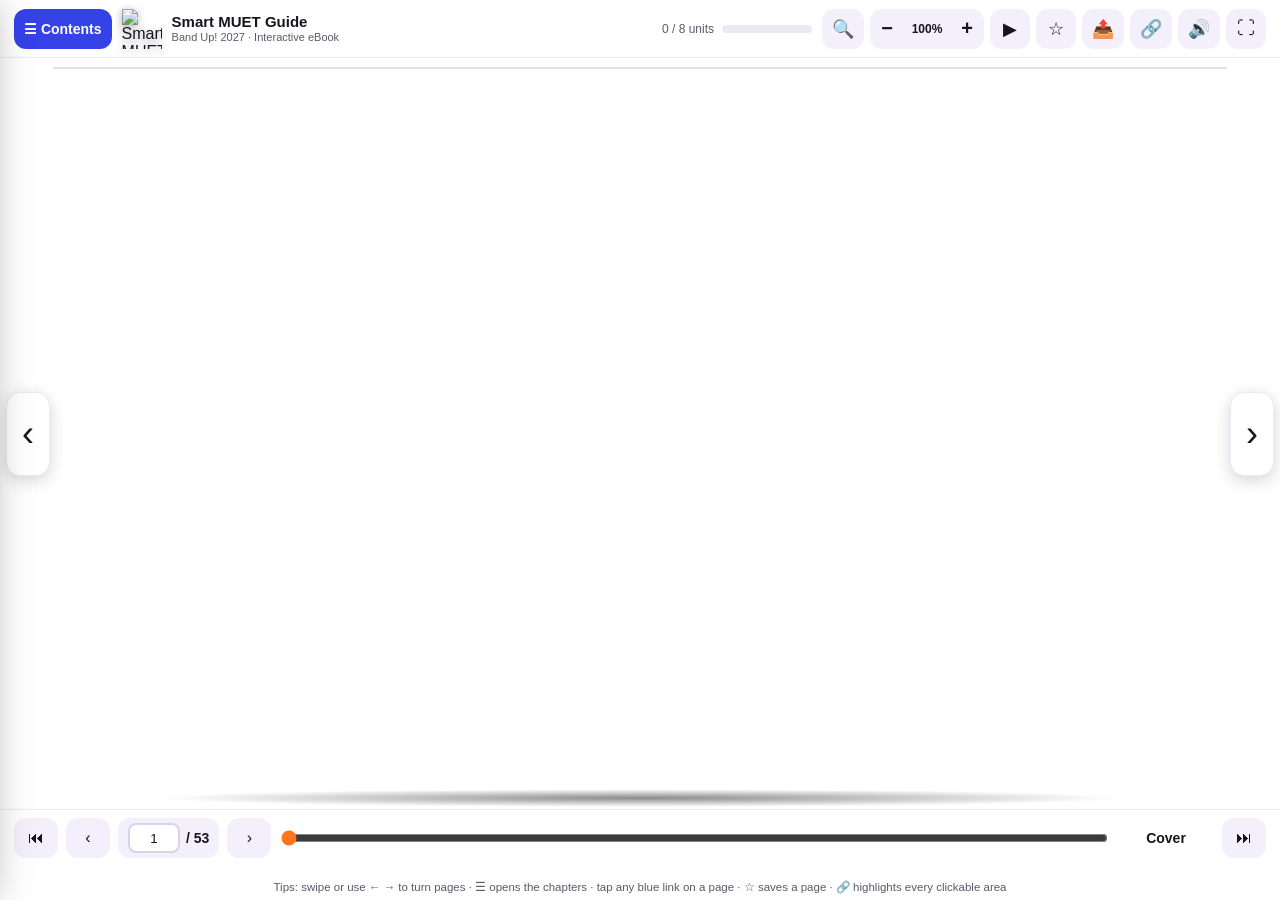
==== index.html @ a4949b59 "Add files via upload" ====
<!DOCTYPE html>
<html lang="en">
<head>
<meta charset="utf-8">
<meta name="viewport" content="width=device-width, initial-scale=1, viewport-fit=cover">
<title>Smart MUET Guide · Interactive eBook</title>
<meta name="description" content="Smart MUET Guide: an interactive flipbook with checkpoint activities after every unit.">
<link rel="icon" type="image/png" sizes="48x48" href="assets/favicon-48.png">
<link rel="apple-touch-icon" href="assets/apple-touch-icon.png">
<meta property="og:image" content="assets/icon-512.png">
<link rel="stylesheet" href="style.css">
</head>
<body>
<div id="app">

  <header class="top">
    <button id="btnToc" class="ico big" aria-label="Contents">☰ <span>Contents</span></button>
    <div class="brand">
      <img class="logo" src="assets/logo-icon.webp" alt="Smart MUET Guide" width="40" height="40">
      <div><b>Smart MUET Guide</b><small id="greet">Band Up! 2027 · Interactive eBook</small></div>
    </div>
    <div class="prog" title="Units completed"><span id="progTxt">0 / 8 units</span><i><b id="progBar"></b></i></div>
    <div class="tools">
      <button id="btnSearch" class="ico" aria-label="Search" title="Search the guide">🔍</button>
      <div class="zoom" title="Zoom"><button id="zOut" aria-label="Zoom out">−</button><span id="zLbl">100%</span><button id="zIn" aria-label="Zoom in">+</button></div>
      <button id="btnPlay" class="ico" aria-label="Auto-flip" title="Auto-flip pages">▶</button>
      <button id="btnMark" class="ico" aria-label="Bookmark this page" title="Bookmark this page">☆</button>
      <button id="btnShare" class="ico" aria-label="Share link" title="Copy link to this page">📤</button>
      <button id="btnLinks" class="ico" aria-label="Show clickable links" title="Highlight clickable links">🔗</button>
      <button id="btnSound" class="ico" aria-label="Sound" title="Sound on/off">🔊</button>
      <button id="btnFocus" class="ico" aria-label="Full screen" title="Full screen">⛶</button>
    </div>
  </header>

  <main class="stage" id="stage">
    <button class="nav prev" id="btnPrev" aria-label="Previous page">‹</button>
    <div id="book"></div>
    <button class="nav next" id="btnNext" aria-label="Next page">›</button>
    <button id="cpBtn" class="cp" hidden></button>
    <div id="miniDock" class="mdock"></div>
    <div id="hint" class="hint" hidden>👆 Swipe or drag a page corner to turn · tap blue links to open them</div>
    <button id="btnExit" class="exit" hidden aria-label="Exit full screen">✕</button>
  </main>

  <footer class="bar">
    <div class="navrow">
      <button class="pill" id="btnFirst" aria-label="Cover">⏮</button>
      <button class="pill" id="btnPrev2" aria-label="Previous">‹</button>
      <span class="pgin"><input id="pageIn" type="number" inputmode="numeric" min="1" max="53" value="1" aria-label="Go to page number"><span id="pgTot">/ 53</span></span>
      <button class="pill" id="btnNext2" aria-label="Next">›</button>
      <input id="slider" type="range" min="1" max="53" value="1" aria-label="Go to page">
      <span id="pageLbl" class="lbl">Cover</span>
      <button class="pill" id="btnLast" aria-label="Last page">⏭</button>
    </div>
    <div id="strip" class="strip" aria-label="Page thumbnails"></div>
    <div class="tips">Tips: swipe or use ← → to turn pages · ☰ opens the chapters · tap any blue link on a page · ☆ saves a page · 🔗 highlights every clickable area</div>
  </footer>

  <aside id="drawer" class="drawer" aria-hidden="true">
    <div class="dhead">
      <div class="tabs">
        <button class="tab on" data-tab="toc">Contents</button>
        <button class="tab" data-tab="pages">All pages</button>
        <button class="tab" data-tab="saved">⭐ Saved</button>
      </div>
      <button class="ico" id="btnCloseDrawer" aria-label="Close">✕</button>
    </div>
    <div id="tocPane" class="dbody"></div>
    <div id="pagesPane" class="dbody" hidden></div>
    <div id="savedPane" class="dbody" hidden></div>
    <div class="dfoot"><button id="btnCert" class="btn" hidden><img class="mot wig" src="assets/ic-trophy.webp" alt="" width="22" height="22"> My certificate</button> <button id="btnName" class="link">Change my name</button> · <button id="btnReset" class="link">Reset my progress</button></div>
  </aside>
  <div id="scrim" class="scrim" hidden></div>

  <div id="modal" class="modal" hidden role="dialog" aria-modal="true" aria-labelledby="mTitle">
    <div class="sheet" id="sheet"></div>
  </div>
  <div id="mediaModal" class="modal" hidden role="dialog" aria-modal="true">
    <div class="sheet media" id="mediaSheet"></div>
  </div>
  <div id="miniModal" class="modal" hidden role="dialog" aria-modal="true"><div class="sheet" id="miniSheet"></div></div>
  <div id="search" class="modal" hidden role="dialog" aria-modal="true">
    <div class="sheet srch"><div class="sbar"><span>🔍</span><input id="sInput" type="search" placeholder="Search: PREP, band, exam slip, listening…" autocomplete="off"><button class="x" id="sClose" aria-label="Close">✕</button></div><div id="sRes" class="sres"></div></div>
  </div>
  <div id="welcome" class="welcome" hidden>
    <div class="wcard">
      <div class="wcover"><img id="wImg" alt="Smart MUET Guide cover" src="pages/p-01.webp"></div>
      <div class="wform">
        <img class="wlogo" src="assets/logo-wide.webp" alt="Smart MUET Guide" width="300" height="126">
        <small>SELAMAT DATANG 👋</small>
        <h1>Ready to Band Up?</h1>
        <p>This is your own interactive MUET guide. Flip the pages, tap the blue links, and clear a short checkpoint after each unit. I’ll cheer you on.</p>
        <label for="wName">What should I call you?</label>
        <input id="wName" type="text" maxlength="24" placeholder="Your first name" autocomplete="given-name">
        <label>How do you want to read?</label>
        <div class="chips" id="wMode"><button data-m="guided">Guided · checkpoints unlock units</button><button data-m="free">Free · read anything</button></div>
        <label>Your MUET target</label>
        <div class="chips" id="wGoal"><button data-g="Band 3">Band 3</button><button data-g="Band 4">Band 4</button><button data-g="Band 5">Band 5</button><button data-g="Band 5+" >Band 5+</button></div>
        <button class="btn go" id="wGo">Open the book ›</button>
        <button class="link" id="wSkip">Skip for now</button>
      </div>
    </div>
  </div>
  <div id="confetti" aria-hidden="true"></div>
  <div id="toast" class="toast" hidden></div>
</div>

<script src="lib/page-flip.browser.js"></script>
<script src="activities.js"></script>
<script src="links.js"></script>
<script src="app.js"></script>
</body>
</html>
---- style.css ----
:root{
  --blue:#3542E8; --orange:#FF751F; --teal:#00A88E; --magenta:#C80DA0; --yellow:#FFD919;
  --ink:#17151E; --muted:#5E5868; --soft:#F3F0FB; --ok:#12936B; --bad:#D8334A;
  --bg1:#1d2160; --bg2:#0d0f2c;
  --bar:64px; --top:58px;
}
[hidden]{display:none!important}
*{box-sizing:border-box;-webkit-tap-highlight-color:transparent}
html,body{height:100%;margin:0}
body{font-family:Inter,"Segoe UI",Roboto,Arial,sans-serif;color:var(--ink);background:var(--bg2);overflow:hidden;
  -webkit-text-size-adjust:100%}
button{font:inherit;cursor:pointer;border:0;color:inherit}
#app{height:100vh;height:100dvh;display:flex;flex-direction:column;
  background:radial-gradient(ellipse at 50% 35%,#2b3190 0%,var(--bg1) 38%,var(--bg2) 100%)}

/* ---------- top bar ---------- */
.top{height:var(--top);display:flex;align-items:center;gap:14px;padding:0 14px;color:#fff;
  background:rgba(8,9,30,.55);backdrop-filter:blur(8px);flex:none;z-index:5}
.brand{display:flex;align-items:center;gap:10px;min-width:0}
.logo{width:40px;height:40px;object-fit:contain;flex:none;filter:drop-shadow(0 2px 4px rgba(0,0,0,.35))}
.brand b{display:block;font-size:15px;line-height:1.1;white-space:nowrap}
.brand small{display:block;font-size:11px;opacity:.7;white-space:nowrap;overflow:hidden;text-overflow:ellipsis}
.prog{margin-left:auto;display:flex;align-items:center;gap:8px;font-size:12px;opacity:.95}
.prog i{display:block;width:90px;height:8px;border-radius:99px;background:rgba(255,255,255,.2);overflow:hidden}
.prog b{display:block;height:100%;width:0;background:linear-gradient(90deg,var(--teal),var(--yellow));transition:width .4s}
.tools{display:flex;gap:6px}
.ico{min-width:40px;height:40px;border-radius:12px;background:rgba(255,255,255,.12);color:#fff;font-size:18px;padding:0 10px}
.ico:hover{background:rgba(255,255,255,.22)}
.ico.big{font-size:14px;font-weight:700;background:var(--blue)}
.ico.on{background:var(--orange)}

/* ---------- stage ---------- */
.stage{position:relative;flex:1;min-height:0;display:flex;align-items:center;justify-content:center;padding:10px 54px}
#book{width:100%;height:100%;max-width:1500px;margin:0 auto}
.stf__parent{margin:0 auto}
.page{background:#fff;overflow:hidden;position:relative}
.page img.pg{position:absolute;inset:0;width:100%;height:100%;display:block;pointer-events:none;
  -webkit-user-drag:none;user-select:none;background:#fff}
.page .shade{position:absolute;top:0;bottom:0;width:6%;pointer-events:none}
.page.left .shade{right:0;background:linear-gradient(270deg,rgba(0,0,0,.14),transparent)}
.page.right .shade{left:0;background:linear-gradient(90deg,rgba(0,0,0,.14),transparent)}
.hot{position:absolute;display:block;border-radius:8px;background:transparent;z-index:3;cursor:pointer;text-decoration:none}
.hot:hover{background:rgba(255,117,31,.20)}
.show-hots .hot{background:rgba(255,117,31,.22);outline:2px dashed var(--orange)}
.hot.media{display:flex;align-items:center;justify-content:center;gap:6px;background:var(--orange);color:#fff;font-weight:800;
  font-size:clamp(10px,1.25vw,15px);box-shadow:0 4px 12px rgba(0,0,0,.28);border-radius:99px;white-space:nowrap}
.hot.media:hover{background:#ff8c42}
.hot.media.playing{background:var(--bad)}

.nav{position:absolute;top:50%;transform:translateY(-50%);width:44px;height:84px;border-radius:14px;background:rgba(255,255,255,.14);
  color:#fff;font-size:36px;line-height:1;z-index:4;display:grid;place-items:center}
.nav:hover{background:rgba(255,255,255,.3)}
.nav.prev{left:6px}.nav.next{right:6px}
.nav[disabled]{opacity:.25;cursor:default}

.cp{position:absolute;left:50%;bottom:14px;transform:translateX(-50%);z-index:6;padding:14px 22px;border-radius:99px;
  background:var(--orange);color:#fff;font-weight:800;font-size:16px;box-shadow:0 10px 30px rgba(0,0,0,.4);animation:pulse 1.6s infinite}
.cp.done{background:var(--teal);animation:none}
@keyframes pulse{0%,100%{transform:translateX(-50%) scale(1)}50%{transform:translateX(-50%) scale(1.06)}}
.hint{position:absolute;top:10px;left:50%;transform:translateX(-50%);z-index:6;background:rgba(0,0,0,.72);color:#fff;
  padding:9px 16px;border-radius:99px;font-size:13px;max-width:90%;text-align:center}
.exit{position:absolute;top:10px;right:10px;z-index:7;width:42px;height:42px;border-radius:50%;background:rgba(0,0,0,.6);color:#fff;font-size:18px}
.focus .top,.focus .bar{display:none}
.focus .stage{padding:6px 54px}

/* ---------- bottom bar ---------- */
.bar{height:var(--bar);flex:none;display:flex;align-items:center;gap:12px;padding:0 16px;background:rgba(8,9,30,.55);
  backdrop-filter:blur(8px);color:#fff}
.pill{width:44px;height:40px;border-radius:12px;background:rgba(255,255,255,.12);color:#fff;font-size:16px}
.lbl{min-width:112px;text-align:center;font-weight:700;font-size:14px}
#slider{flex:1;accent-color:var(--orange);height:32px}

/* ---------- drawer ---------- */
.drawer{position:fixed;top:0;left:0;bottom:0;width:min(420px,92vw);background:#fff;z-index:30;transform:translateX(-105%);
  transition:transform .28s;display:flex;flex-direction:column;box-shadow:10px 0 40px rgba(0,0,0,.35)}
.drawer.open{transform:none}
.scrim{position:fixed;inset:0;background:rgba(0,0,0,.5);z-index:25}
.dhead{display:flex;align-items:center;justify-content:space-between;padding:12px;border-bottom:1px solid #e7e3f3}
.dhead .ico{background:var(--soft);color:var(--ink)}
.tabs{display:flex;gap:6px}
.tab{padding:9px 14px;border-radius:10px;background:var(--soft);font-weight:700;font-size:14px}
.tab.on{background:var(--blue);color:#fff}
.dbody{flex:1;overflow:auto;padding:10px 12px 20px}
.dfoot{padding:10px 14px;border-top:1px solid #e7e3f3;text-align:center}
.link{background:none;color:var(--muted);text-decoration:underline;font-size:13px}
.toc-sec{font-size:11px;letter-spacing:.12em;text-transform:uppercase;color:var(--muted);margin:14px 4px 6px;font-weight:800}
.toc-row{display:flex;align-items:center;gap:12px;width:100%;text-align:left;padding:11px;margin-bottom:8px;border-radius:14px;background:var(--soft)}
.toc-row:hover{background:#e8e3fb}
.toc-ic{width:42px;height:42px;border-radius:12px;display:grid;place-items:center;font-size:21px;color:#fff;flex:none}
.toc-row b{display:block;font-size:15px}
.toc-row small{color:var(--muted);font-size:12px}
.toc-st{margin-left:auto;font-size:12px;font-weight:800;padding:5px 10px;border-radius:99px;background:#fff;white-space:nowrap}
.toc-st.ok{background:#d9f5ec;color:var(--ok)}
.toc-st.todo{background:#fff1e6;color:#c4570b}
.toc-st.lock{background:#eee;color:#777}
.thumbs{display:grid;grid-template-columns:repeat(3,1fr);gap:10px}
.thumb{background:var(--soft);border-radius:10px;padding:5px;text-align:center;font-size:12px;font-weight:700}
.thumb img{display:block;width:100%;aspect-ratio:1000/1414;object-fit:cover;border-radius:6px;background:#fff}
.thumb.cur{outline:3px solid var(--orange)}

/* ---------- modal / checkpoint ---------- */
.modal{position:fixed;inset:0;z-index:40;background:rgba(5,6,22,.72);display:grid;place-items:center;padding:12px;overflow:auto}
.sheet{background:#fff;width:min(760px,100%);max-height:calc(100dvh - 24px);border-radius:24px;display:flex;flex-direction:column;
  box-shadow:0 30px 80px rgba(0,0,0,.5);overflow:hidden;animation:pop .25s}
@keyframes pop{from{transform:scale(.94);opacity:0}to{transform:none;opacity:1}}
.mhead{padding:16px 18px 12px;color:#fff;display:flex;gap:12px;align-items:center}
.mhead .em{font-size:30px}
.mhead h2{margin:0;font-size:19px;line-height:1.15}
.mhead small{opacity:.85}
.mhead .x{margin-left:auto;width:38px;height:38px;border-radius:50%;background:rgba(255,255,255,.2);color:#fff;font-size:17px;flex:none}
.steps{display:flex;gap:6px;padding:10px 14px;background:var(--soft)}
.step{flex:1;text-align:center;padding:8px 4px;border-radius:12px;font-size:12px;font-weight:800;background:#fff;color:var(--muted);border:2px solid transparent}
.step.cur{border-color:var(--blue);color:var(--blue)}
.step.done{background:#d9f5ec;color:var(--ok)}
.step span{display:block;font-size:17px}
.mbody{padding:16px 18px;overflow:auto;flex:1}
.mfoot{display:flex;gap:10px;align-items:center;justify-content:space-between;padding:12px 18px;border-top:1px solid #e7e3f3;background:#fff}
.btn{padding:12px 20px;border-radius:14px;font-weight:800;background:var(--blue);color:#fff;font-size:15px}
.btn.alt{background:var(--soft);color:var(--ink)}
.btn.go{background:var(--teal)}
.btn[disabled]{opacity:.4;cursor:not-allowed}
.sc{font-weight:800;color:var(--muted);font-size:14px}
.intro{color:var(--muted);margin:0 0 12px;font-size:14px}

.q{background:var(--soft);border-radius:16px;padding:14px;margin-bottom:12px}
.q .qt{font-weight:700;margin-bottom:10px;line-height:1.35}
.q .qt i{font-style:normal;color:var(--blue);margin-right:6px}
.say{display:inline-flex;align-items:center;gap:6px;background:var(--orange);color:#fff;border-radius:99px;padding:7px 14px;font-weight:800;margin-bottom:10px;font-size:14px}
.say.playing{background:var(--bad)}
.opts{display:grid;gap:8px}
.opt{display:flex;gap:10px;align-items:center;text-align:left;padding:12px 14px;border-radius:12px;background:#fff;border:2px solid #e0dbf2;font-size:15px;min-height:46px}
.opt:hover:not([disabled]){border-color:var(--blue)}
.opt b{width:26px;height:26px;border-radius:50%;background:var(--soft);display:grid;place-items:center;font-size:12px;flex:none}
.opt.ok{background:#d9f5ec;border-color:var(--ok)}
.opt.bad{background:#fde4e8;border-color:var(--bad)}
.opt[disabled]{cursor:default}
.tfrow{display:grid;grid-template-columns:1fr 1fr;gap:8px}
.tfrow .opt{justify-content:center;font-weight:800}
.why{margin-top:10px;font-size:13.5px;padding:9px 12px;border-radius:10px;background:#fff;border-left:4px solid var(--blue)}
.why.ok{border-color:var(--ok)}.why.bad{border-color:var(--bad)}
.fillq{line-height:2.3}
.fillq input{font:inherit;font-weight:700;width:9.5em;max-width:100%;padding:6px 10px;border-radius:10px;border:2px solid #cfc8ea;margin:0 4px;text-align:center;background:#fff}
.fillq input:focus{outline:none;border-color:var(--blue)}
.fillq input.ok{border-color:var(--ok);background:#d9f5ec}
.fillq input.bad{border-color:var(--bad);background:#fde4e8}
.mt{display:grid;grid-template-columns:1fr 1fr;gap:10px 14px}
.mt h4{grid-column:1/-1;margin:0;font-size:12px;color:var(--muted);letter-spacing:.08em;text-transform:uppercase}
.mi{padding:12px;border-radius:12px;background:var(--soft);border:3px solid transparent;font-weight:700;font-size:14px;text-align:left;min-height:50px;position:relative}
.mi.sel{border-color:var(--blue);background:#e9ecff}
.mi.c0{background:#dfe3ff}.mi.c1{background:#d6f4ec}.mi.c2{background:#ffe9d9}.mi.c3{background:#f8dcf2}.mi.c4{background:#fff4c2}.mi.c5{background:#e2e2e8}
.mi.c0{border-color:#3542E8}.mi.c1{border-color:#00A88E}.mi.c2{border-color:#FF751F}.mi.c3{border-color:#C80DA0}.mi.c4{border-color:#E0B400}.mi.c5{border-color:#777}
.mi.ok{outline:3px solid var(--ok)}.mi.bad{outline:3px solid var(--bad)}
.mi em{display:block;font-style:normal;font-weight:600;font-size:12px;color:var(--bad);margin-top:4px}
.result{text-align:center;padding:10px 0}
.medal{font-size:64px}
.result h3{margin:6px 0;font-size:24px}
.bk{display:grid;gap:8px;margin:14px auto;max-width:420px;text-align:left}
.bk div{display:flex;justify-content:space-between;background:var(--soft);padding:10px 14px;border-radius:12px;font-weight:700}
.note{font-size:13px;color:var(--muted)}
.sheet.media{width:min(860px,100%)}
.sheet.media .mbody{padding:0;background:#000}
.sheet.media iframe,.sheet.media video{width:100%;aspect-ratio:16/9;border:0;display:block;background:#000}
.sheet.media audio{width:100%;display:block;background:#fff;padding:14px}
.toast{position:fixed;left:50%;bottom:90px;transform:translateX(-50%);background:#17151E;color:#fff;padding:12px 18px;border-radius:14px;z-index:60;
  max-width:90vw;box-shadow:0 10px 30px rgba(0,0,0,.4);font-size:14px;text-align:center}

@media (max-width:760px){
  .brand small,.prog i,.ico.big span{display:none}
  .stage{padding:6px 6px}
  .nav{width:34px;height:64px;font-size:28px;opacity:.7}
  .nav.prev{left:2px}.nav.next{right:2px}
  .lbl{min-width:84px;font-size:12px}
  .mt{grid-template-columns:1fr}
}

@media print{.top,.bar,.nav,.cp{display:none}}

/* =====================  v2 · friendlier shell  ===================== */
:root{--bar:auto}
#app{background:radial-gradient(ellipse at 50% 30%,#3a44c9 0%,#242a85 34%,#0f1236 100%)}
.top{gap:10px}
.tools{display:flex;gap:6px;align-items:center;overflow-x:auto;scrollbar-width:none;max-width:100%}
.tools::-webkit-scrollbar{display:none}
.tools>*{flex:none}
.zoom{display:flex;align-items:center;background:rgba(255,255,255,.12);border-radius:12px;height:40px;color:#fff}
.zoom button{background:none;width:34px;height:40px;font-size:20px;font-weight:700}
.zoom span{min-width:46px;text-align:center;font-size:12px;font-weight:700;cursor:pointer}
.stage{overflow:auto;display:flex;padding:10px 54px 4px;scrollbar-width:thin}
.stage #book{flex:none;margin:auto}
.stage.zoomed{cursor:grab}
.stage:not(.zoomed) #book{width:100%;height:100%}
/* soft paper shadow under the book */
.stage::after{content:"";position:absolute;left:12%;right:12%;bottom:2px;height:18px;background:radial-gradient(ellipse at center,rgba(0,0,0,.45),transparent 70%);pointer-events:none}
.bar{height:auto;flex-direction:column;align-items:stretch;gap:6px;padding:8px 14px 6px}
.navrow{display:flex;align-items:center;gap:8px}
.pgin{display:flex;align-items:center;gap:6px;font-weight:700;font-size:14px;background:rgba(255,255,255,.12);border-radius:12px;padding:0 10px;height:40px}
.pgin input{width:52px;height:30px;border-radius:8px;border:2px solid rgba(255,255,255,.35);background:#fff;color:var(--ink);text-align:center;font:800 15px inherit;-moz-appearance:textfield}
.pgin input::-webkit-outer-spin-button,.pgin input::-webkit-inner-spin-button{-webkit-appearance:none;margin:0}
.lbl{min-width:96px}
.strip{display:flex;gap:8px;overflow-x:auto;padding:4px 2px 6px;scrollbar-width:none}
.strip::-webkit-scrollbar{display:none}
.st{position:relative;flex:none;width:44px;height:62px;padding:0;border-radius:6px;background:#fff;overflow:hidden;opacity:.85;border:2px solid transparent}
.st img{width:100%;height:100%;object-fit:cover;display:block}
.st em{position:absolute;left:0;right:0;bottom:0;background:rgba(23,21,30,.78);color:#fff;font:700 10px/14px Arial;text-align:center}
.st .flag{position:absolute;top:1px;right:1px;font-size:11px;font-style:normal}
.st.cur{opacity:1;border-color:var(--orange);transform:translateY(-3px);box-shadow:0 6px 14px rgba(0,0,0,.4)}
.st.cur em{background:var(--orange)}
.st.lock{filter:grayscale(1) brightness(.6)}
.st.lock::after{content:"🔒";position:absolute;top:18px;left:0;right:0;text-align:center;font-size:15px}
.tips{font-size:11.5px;color:rgba(255,255,255,.7);text-align:center;white-space:nowrap;overflow:hidden;text-overflow:ellipsis}
.focus .bar{display:none}

/* drawer */
.tochead{background:linear-gradient(135deg,var(--blue),#6a3fe0);color:#fff;border-radius:16px;padding:14px 16px;margin-bottom:6px}
.tochead b{display:block;font-size:18px}.tochead small{opacity:.9}
.toc-mini{display:flex;justify-content:space-between;align-items:center;width:100%;padding:11px 14px;margin-bottom:6px;border-radius:12px;background:var(--soft);font-weight:700;font-size:14px;text-align:left}
.toc-mini small{color:var(--muted)}
.toc-mini.cur{background:#5b34cf;color:#fff}.toc-mini.cur small{color:#e6dcff}
.unit-card{border-radius:16px;background:var(--soft);margin-bottom:10px;padding:4px 4px 6px;border:2px solid transparent}
.unit-card.cur{border-color:#5b34cf;background:#efe9ff}
.unit-main{display:flex;align-items:center;gap:12px;width:100%;text-align:left;padding:10px 10px 4px;background:none}
.unit-num{font:900 28px/1 Arial;min-width:38px}
.unit-t{flex:1;min-width:0}.unit-t b{display:block;font-size:15px}.unit-t small{color:var(--muted);font-size:12px}
.unit-card .link{margin:0 0 4px 58px}
.empty{color:var(--muted);text-align:center;padding:26px 14px;line-height:1.5}
.saved-row{display:flex;gap:8px;align-items:center;margin-bottom:8px}
.saved-go{flex:1;display:flex;gap:12px;align-items:center;background:var(--soft);border-radius:12px;padding:8px;text-align:left}
.saved-go img{width:42px;aspect-ratio:1000/1414;object-fit:cover;border-radius:4px}
.saved-go b{display:block}.saved-go small{color:var(--muted)}
.dfoot .btn{margin-bottom:8px}

/* search */
.srch{width:min(560px,100%);max-height:80dvh;background:#fff}
.sbar{display:flex;align-items:center;gap:10px;padding:12px 14px;border-bottom:1px solid #e7e3f3;font-size:18px}
.sbar input{flex:1;border:0;outline:0;font-size:17px;padding:8px 2px;background:none;color:var(--ink)}
.sbar .x{width:36px;height:36px;border-radius:50%;background:var(--soft);font-size:15px}
.sres{overflow:auto;padding:8px 10px 14px}
.sr{display:grid;grid-template-columns:1fr auto;gap:2px 10px;width:100%;text-align:left;padding:11px 12px;border-radius:12px;background:var(--soft);margin-bottom:8px}
.sr small{grid-column:1;color:var(--muted)}.sr span{grid-row:1/3;grid-column:2;align-self:center;font-weight:800;color:var(--blue)}

/* welcome */
.welcome{position:fixed;inset:0;z-index:60;display:grid;place-items:center;padding:14px;overflow:auto;
  background:radial-gradient(ellipse at 30% 20%,#4a55f0,#1d2160 55%,#0b0d28)}
.wcard{display:grid;grid-template-columns:minmax(0,300px) minmax(0,1fr);gap:28px;align-items:center;max-width:860px;width:100%;color:#fff}
.wcover{perspective:900px}
.wcover img{width:100%;display:block;border-radius:6px 14px 14px 6px;box-shadow:-10px 14px 40px rgba(0,0,0,.55),inset 6px 0 8px rgba(0,0,0,.2);
  transform:rotateY(-14deg);animation:floaty 4s ease-in-out infinite;transform-origin:left center}
@keyframes floaty{0%,100%{transform:rotateY(-14deg) translateY(0)}50%{transform:rotateY(-9deg) translateY(-8px)}}
.wform small{letter-spacing:.14em;font-weight:800;color:var(--yellow)}
.wform h1{margin:4px 0 8px;font-size:clamp(28px,5vw,42px);line-height:1.05}
.wform p{margin:0 0 14px;opacity:.9;line-height:1.5}
.wform label{display:block;font-weight:700;font-size:14px;margin:12px 0 6px}
.wform input{width:100%;padding:14px 16px;border-radius:14px;border:0;font-size:18px;font-weight:700;color:var(--ink)}
.chips{display:flex;gap:8px;flex-wrap:wrap}
.chips button{padding:10px 16px;border-radius:99px;background:rgba(255,255,255,.14);color:#fff;font-weight:700}
.chips button.on{background:var(--orange)}
.wform .btn{margin-top:18px;width:100%;padding:15px;font-size:17px}
.wform .link{display:block;margin:10px auto 0;color:#cfd3ff}
@media(max-width:640px){.wcard{grid-template-columns:1fr;gap:14px}.wcover{max-width:170px;margin:0 auto}}

/* confetti */
#confetti{position:fixed;inset:0;pointer-events:none;z-index:80;overflow:hidden}
#confetti i{position:absolute;top:-20px;border-radius:2px;animation:fall linear forwards}
@keyframes fall{to{transform:translateY(105vh) rotate(720deg);opacity:.9}}

/* small screens */
@media(max-width:720px){
  .brand small{max-width:150px}.prog i{width:50px}.prog{display:none}
  .zoom,#btnShare,#btnLinks{display:none}
  .ico.big span{display:none}
  .stage{padding:6px 6px 2px}.nav{width:30px;height:60px;font-size:26px}
  .tips{display:none}.lbl{display:none}
  .st{width:38px;height:54px}
}
@media(max-width:720px){
  .brand>div{display:none}
  .top{padding:0 10px}.tools{flex:1;justify-content:flex-end}
  .ico{min-width:38px;padding:0 8px}
  #slider{display:none}
  .navrow{justify-content:center;gap:10px}
}
@media(max-width:720px){.tools #btnLinks,.tools #btnShare{display:none}}

/* ---------- on-page mini activity buttons + mini sheets ---------- */
.hot.mini{display:flex;align-items:center;justify-content:center;gap:6px;background:linear-gradient(135deg,var(--mc,#3542E8),#17151E 190%);color:#fff;font-weight:800;
  font-size:clamp(9px,1.45vw,17px);border-radius:99px;white-space:nowrap;box-shadow:0 6px 16px rgba(0,0,0,.3);border:2px solid #fff;padding:0 10px;animation:nudge 2.6s ease-in-out infinite}
.hot.mini:hover{filter:brightness(1.1);background:linear-gradient(135deg,var(--mc,#3542E8),#17151E 190%)}
.hot.mini.done{background:#12936B;animation:none}
@keyframes nudge{0%,88%,100%{transform:scale(1)}94%{transform:scale(1.05)}}
.opt.sel{outline:3px solid var(--blue);background:#eef0ff}
.chips.light button{background:var(--soft);color:var(--ink)}.chips.light button.on{background:var(--blue);color:#fff}
.chips.light{margin:0 0 10px}
.tx{background:#f7f5fd;border-radius:14px;padding:10px 14px;margin:10px 0;line-height:1.5;font-size:15px}
.tx p{margin:4px 0}
.fld{margin:10px 0}.fld label{display:block;font-size:15px;margin-bottom:4px}.fld small{display:block;color:var(--muted);font-weight:400}
.mbody textarea{width:100%;padding:10px 12px;border-radius:12px;border:2px solid #ddd8ee;font:inherit;resize:vertical;color:var(--ink)}
.mbody textarea:focus{outline:0;border-color:var(--blue)}
.ticks{display:grid;gap:6px;margin:6px 0 10px}
.tick{display:flex;gap:10px;align-items:center;background:var(--soft);border-radius:12px;padding:12px;font-size:15px;min-height:48px}
.tick input{width:22px;height:22px;flex:none}
.slots{display:grid;gap:8px;margin:8px 0 12px}
.slot{text-align:left;padding:12px;border-radius:14px;border:2px dashed #c9c2e6;background:#fff;min-height:56px;color:var(--muted)}
.slot b{display:block;color:var(--ink);font-size:13px}.slot.full{border-style:solid;border-color:var(--blue);color:var(--ink);background:#eef0ff}
.slot.ok{border-color:var(--ok);background:#e2f7ef}.slot.bad{border-color:var(--bad);background:#fde8ec}
.stepper{display:flex;gap:6px;flex-wrap:wrap;margin-bottom:10px;font-size:12px;font-weight:700}
.stepper span{padding:6px 10px;border-radius:99px;background:var(--soft);color:var(--muted)}
.stepper .cur{background:var(--blue);color:#fff}.stepper .ok{background:#d9f5ec;color:var(--ok)}
.topic{background:#fff6dc;border-radius:12px;padding:10px 14px;margin-bottom:10px}
.timer{font:800 34px Arial;text-align:center;padding:10px;color:var(--blue)}.timer.rec{color:var(--bad)}
.modebox{background:var(--soft);border-radius:14px;padding:12px;margin:10px 0}.modebox small{display:block;color:var(--muted);margin-top:4px}
.mbody audio{width:100%;margin:6px 0}
@media(max-width:720px){.hot.mini{font-size:clamp(8px,2.5vw,13px);padding:0 4px}}
.stage:not(.zoomed){overflow:clip}
.page .hot{pointer-events:none}
.page.vis .hot{pointer-events:auto}
.page:not(.vis){pointer-events:none}

/* floating activity cards */
.mdock{position:absolute;right:14px;bottom:14px;z-index:7;display:flex;flex-direction:column;gap:10px;align-items:flex-end;max-width:min(380px,46vw)}
.mcard{display:flex;align-items:center;gap:12px;text-align:left;background:#fff;color:#17151E;border:2px solid var(--mc,#3542E8);border-radius:20px;padding:10px 16px 10px 10px;box-shadow:0 8px 22px rgba(0,0,0,.35);cursor:pointer;animation:nudge 2.8s ease-in-out infinite}
.mcard:hover{transform:translateY(-2px)}
.mcard .mic{flex:none;width:44px;height:44px;border-radius:50%;background:var(--mc,#3542E8);color:#fff;display:grid;place-items:center;font-size:18px}
.mcard .mtx b{display:block;font-size:15px;line-height:1.25;font-weight:800}
.mcard .mtx small{display:block;font-size:13px;font-weight:600;color:#4a4757;margin-top:2px}
.mcard.done{border-color:#12936B;animation:none}.mcard.done .mic{background:#12936B}
@media(max-width:720px){.mdock{left:8px;right:8px;bottom:64px;max-width:none;align-items:stretch}.mcard .mtx b{font-size:13px}.mcard .mic{width:36px;height:36px}}

.wlogo{display:block;width:min(260px,70%);height:auto;margin:0 0 14px;filter:drop-shadow(0 6px 14px rgba(0,0,0,.35))}
@media(max-width:640px){.wlogo{margin:0 auto 10px;width:200px}}

/* motion icons */
.mot{display:inline-block;width:1.4em;height:1.4em;object-fit:contain;vertical-align:middle;margin-right:8px;transform-origin:50% 80%;-webkit-user-drag:none;user-select:none}
.mot.big{width:96px;height:96px;margin:0}
.mot.wig{animation:wig 3.2s ease-in-out infinite}
.mot.wob{animation:wob 2.4s ease-in-out infinite}
.mot.pop{animation:popin .7s cubic-bezier(.2,1.6,.4,1) both,shine 3.5s 1s ease-in-out infinite}
@keyframes wig{0%,70%,100%{transform:rotate(0) scale(1)}76%{transform:rotate(-12deg) scale(1.08)}82%{transform:rotate(10deg) scale(1.08)}88%{transform:rotate(-6deg)}94%{transform:rotate(3deg)}}
@keyframes wob{0%,60%,100%{transform:translateY(0) rotate(0)}70%{transform:translateY(-4px) rotate(-8deg)}80%{transform:translateY(0) rotate(7deg)}90%{transform:rotate(-3deg)}}
@keyframes popin{0%{transform:scale(.2) rotate(-25deg);opacity:0}100%{transform:scale(1) rotate(0);opacity:1}}
@keyframes shine{0%,80%,100%{filter:none}88%{filter:brightness(1.25) drop-shadow(0 0 6px #FFD34D)}}
.mcard .mic{background:#fff;border:2px solid var(--mc,#3542E8);width:50px;height:50px;overflow:visible}
.mcard .mic .mot{width:36px;height:36px;margin:0}
.mcard.done .mic{border-color:#12936B;background:#E9F8F1}
.mcard:hover .mic .mot{animation:wig .7s ease-in-out}
.cp .mot{width:26px;height:26px;margin-right:10px;background:#fff;border-radius:7px;padding:2px}
.btn .mot{margin-right:6px;vertical-align:-5px}
.brand .logo{transition:transform .4s cubic-bezier(.2,1.6,.4,1)}
.brand:hover .logo{transform:rotate(-8deg) scale(1.12)}
.wlogo{animation:popin .8s cubic-bezier(.2,1.6,.4,1) both,wfloat 4.5s 1s ease-in-out infinite}
@keyframes wfloat{0%,100%{transform:translateY(0)}50%{transform:translateY(-6px)}}
@media(prefers-reduced-motion:reduce){.mot,.wlogo,.mcard{animation:none!important}}

.page.blank{background:transparent!important;box-shadow:none!important}
.page.blank *{display:none}
.top{gap:10px}
#btnToc{flex:none}

/* ===== clean white shell ===== */
:root{--bg1:#fff;--bg2:#fff}
body,#app{background:#fff!important;color:var(--ink)}
#book,.stage{background:#fff}
.top{background:#fff!important;color:var(--ink)!important;backdrop-filter:none;border-bottom:1px solid #ECE9F4}
.brand small{opacity:1;color:var(--muted)}
.prog,.prog span{color:var(--muted);opacity:1}
.prog i{background:#ECE9F4}
.ico{background:#F3F0FB;color:var(--ink)}.ico:hover{background:#E6E0F7}
.ico.big{background:var(--blue);color:#fff}.ico.on{background:var(--orange);color:#fff}
.zoom{background:#F3F0FB;color:var(--ink)}.zoom button{color:var(--ink)}
.nav{background:#fff;color:var(--ink);box-shadow:0 4px 16px rgba(23,21,30,.18);border:1px solid #ECE9F4}
.nav:hover{background:#F3F0FB}
.bar{background:#fff!important;color:var(--ink)!important;backdrop-filter:none;border-top:1px solid #ECE9F4}
.pill{background:#F3F0FB;color:var(--ink)}.pill:hover{background:#E6E0F7}
.pgin{background:#F3F0FB;color:var(--ink)}.pgin input{border:2px solid #D9D3EA}
.lbl{color:var(--ink)}
.tips{color:var(--muted)}
.page{box-shadow:0 0 0 1px #E4E0EE}
.stf__parent{filter:drop-shadow(0 10px 24px rgba(23,21,30,.20))}
#book{transition:opacity .23s ease}
.stage.xfade #book{opacity:0}
.thumb,.st{border-color:#D9D3EA}
/* welcome screen on white */
.welcome,#welcome{background:#fff!important}
.wcard,.wcard *{color:var(--ink)}
.wcard h1,.wcard h2{color:var(--ink)}
.wcard small{color:var(--muted)!important}
.chips button{background:#F3F0FB;color:var(--ink)}.chips button.on{background:var(--blue);color:#fff}
.wcard .btn,.wcard .btn *{color:#fff}.wcard .link{color:var(--blue)}
.mcard{box-shadow:0 6px 20px rgba(23,21,30,.18)}
.hint{background:rgba(23,21,30,.85)}
.exit{background:rgba(23,21,30,.7)}
:root{color-scheme:light}

.mrow{display:grid;grid-template-columns:minmax(90px,1fr) minmax(0,2fr) auto;gap:10px;align-items:center;background:var(--soft);border-radius:14px;padding:10px 12px;margin-bottom:8px}
.mrow b{font-size:15px}.msel{width:100%;padding:10px;border-radius:10px;border:2px solid #D9D3EA;background:#fff;font:600 14px inherit;color:var(--ink)}
.mrow.ok{background:#E9F8F1}.mrow.bad{background:#FDECEF}.mk{font-weight:800;font-size:13px;color:var(--ok)}.mrow.bad .mk{color:var(--bad)}
.btn.bonus{background:linear-gradient(135deg,var(--orange),#ff9a3d)}
@media(max-width:560px){.mrow{grid-template-columns:1fr}}
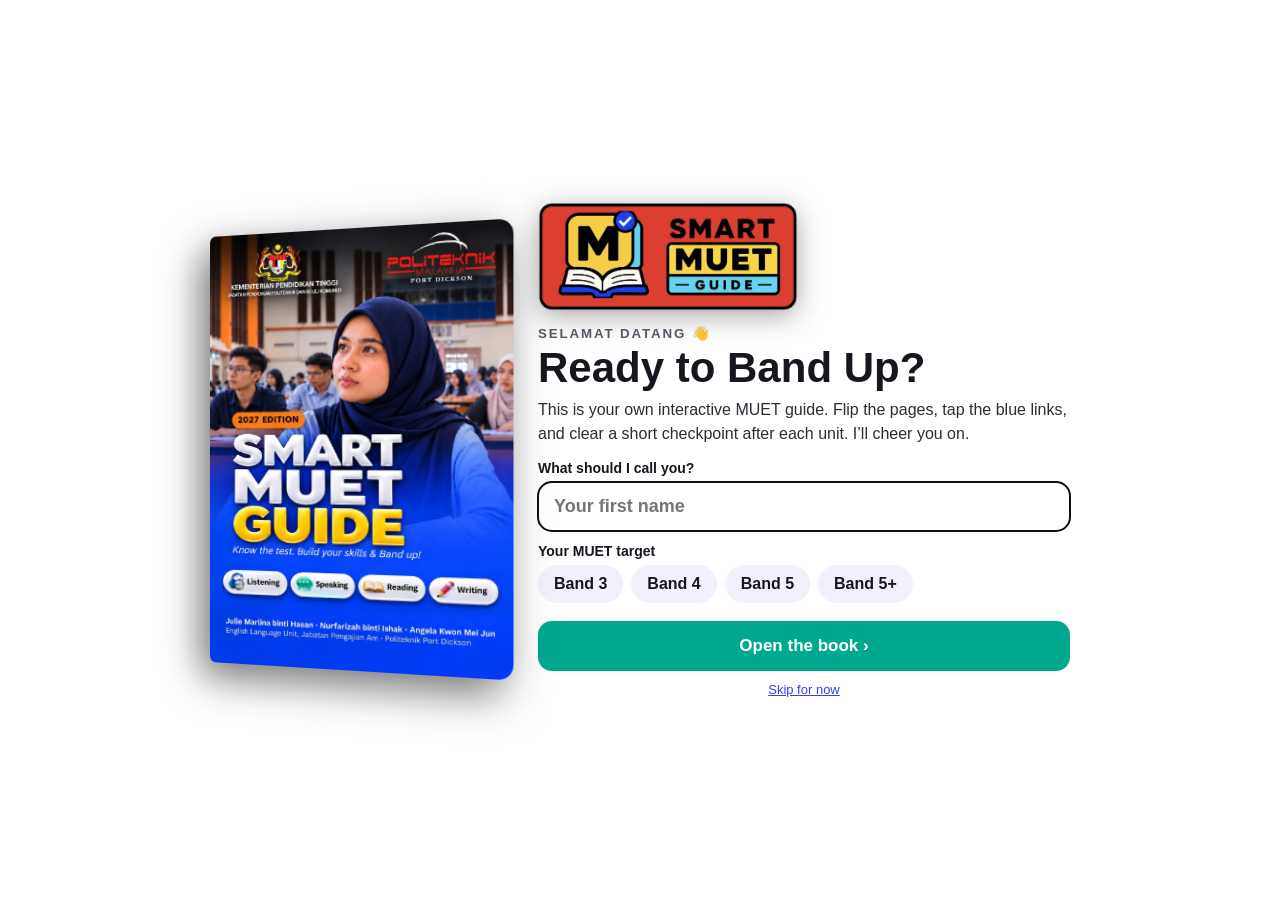
==== commit 5e1a10a8: "Add files via upload" ====
--- a/index.html
+++ b/index.html
@@ -92,8 +92,7 @@
         <p>This is your own interactive MUET guide. Flip the pages, tap the blue links, and clear a short checkpoint after each unit. I’ll cheer you on.</p>
         <label for="wName">What should I call you?</label>
         <input id="wName" type="text" maxlength="24" placeholder="Your first name" autocomplete="given-name">
-        <label>How do you want to read?</label>
-        <div class="chips" id="wMode"><button data-m="guided">Guided · checkpoints unlock units</button><button data-m="free">Free · read anything</button></div>
+        <div id="wMode" hidden></div>
         <label>Your MUET target</label>
         <div class="chips" id="wGoal"><button data-g="Band 3">Band 3</button><button data-g="Band 4">Band 4</button><button data-g="Band 5">Band 5</button><button data-g="Band 5+" >Band 5+</button></div>
         <button class="btn go" id="wGo">Open the book ›</button>
--- a/style.css
+++ b/style.css
@@ -53,10 +53,10 @@
 .nav.prev{left:6px}.nav.next{right:6px}
 .nav[disabled]{opacity:.25;cursor:default}
 
-.cp{position:absolute;left:50%;bottom:14px;transform:translateX(-50%);z-index:6;padding:14px 22px;border-radius:99px;
-  background:var(--orange);color:#fff;font-weight:800;font-size:16px;box-shadow:0 10px 30px rgba(0,0,0,.4);animation:pulse 1.6s infinite}
-.cp.done{background:var(--teal);animation:none}
-@keyframes pulse{0%,100%{transform:translateX(-50%) scale(1)}50%{transform:translateX(-50%) scale(1.06)}}
+.cp{position:absolute;left:14px;bottom:14px;z-index:8;padding:14px 22px;border-radius:99px;
+  background:#C94A00;color:#fff;font-weight:800;font-size:16px;box-shadow:0 10px 30px rgba(0,0,0,.4);animation:pulse 1.6s infinite}
+.cp.done{background:#00806C;animation:none}
+@keyframes pulse{0%,100%{box-shadow:0 10px 30px rgba(0,0,0,.4),0 0 0 0 rgba(201,74,0,.55)}50%{box-shadow:0 10px 30px rgba(0,0,0,.4),0 0 0 12px rgba(201,74,0,0)}}
 .hint{position:absolute;top:10px;left:50%;transform:translateX(-50%);z-index:6;background:rgba(0,0,0,.72);color:#fff;
   padding:9px 16px;border-radius:99px;font-size:13px;max-width:90%;text-align:center}
 .exit{position:absolute;top:10px;right:10px;z-index:7;width:42px;height:42px;border-radius:50%;background:rgba(0,0,0,.6);color:#fff;font-size:18px}
@@ -395,3 +395,7 @@
 .mrow.ok{background:#E9F8F1}.mrow.bad{background:#FDECEF}.mk{font-weight:800;font-size:13px;color:var(--ok)}.mrow.bad .mk{color:var(--bad)}
 .btn.bonus{background:linear-gradient(135deg,var(--orange),#ff9a3d)}
 @media(max-width:560px){.mrow{grid-template-columns:1fr}}
+
+@media(max-width:720px){.cp{left:50%;transform:translateX(-50%);bottom:12px;max-width:calc(100vw - 16px)}.mdock{bottom:76px}}
+.stage{touch-action:pan-x pan-y}
+.stage.gest #book{pointer-events:none}
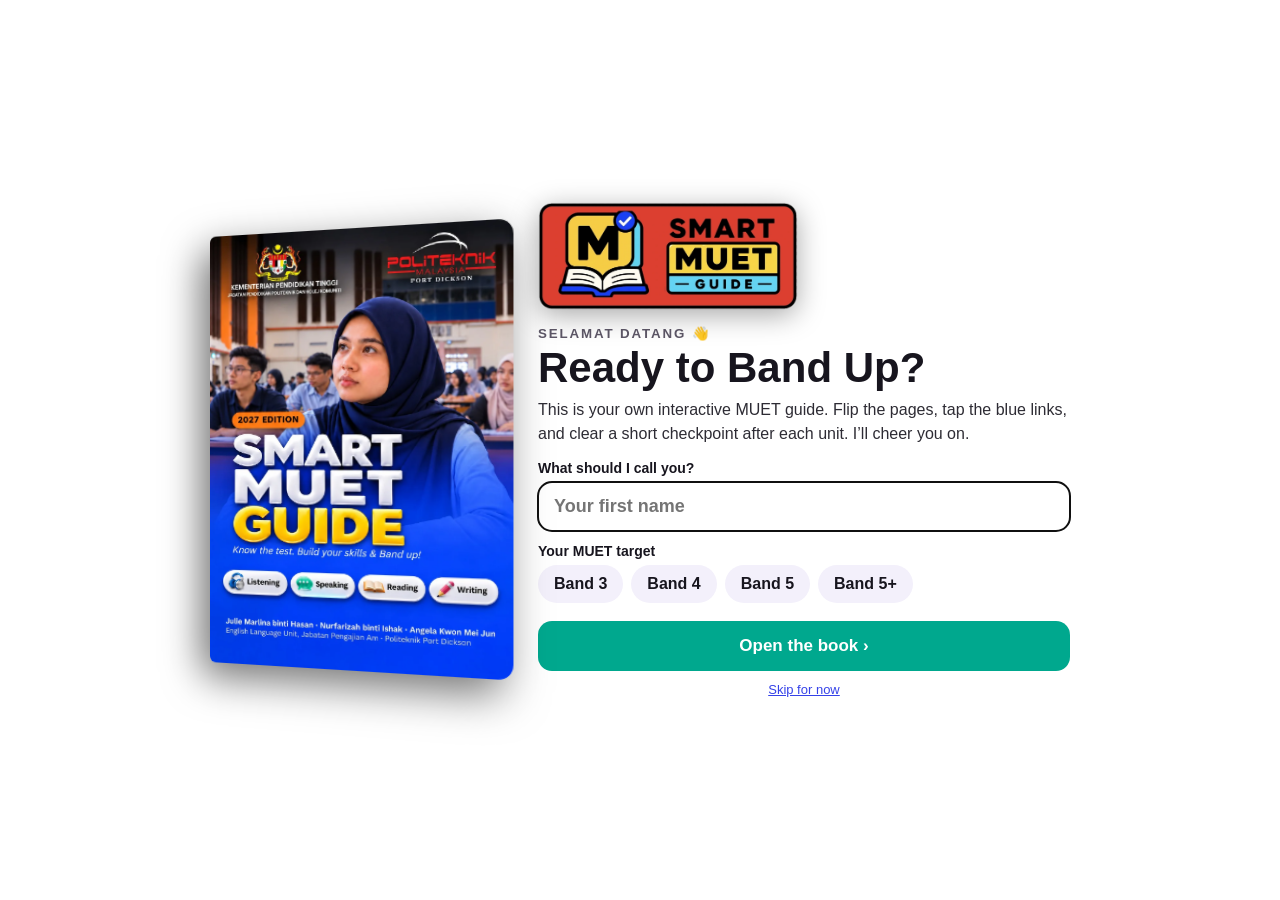
==== commit 24055c06: "Add files via upload" ====
--- a/index.html
+++ b/index.html
@@ -107,6 +107,7 @@
 <script src="lib/page-flip.browser.js"></script>
 <script src="activities.js"></script>
 <script src="links.js"></script>
+<script src="widgets.js"></script>
 <script src="app.js"></script>
 </body>
 </html>
--- a/style.css
+++ b/style.css
@@ -399,3 +399,29 @@
 @media(max-width:720px){.cp{left:50%;transform:translateX(-50%);bottom:12px;max-width:calc(100vw - 16px)}.mdock{bottom:76px}}
 .stage{touch-action:pan-x pan-y}
 .stage.gest #book{pointer-events:none}
+
+/* on-page widgets */
+.wl{position:absolute;inset:0;z-index:4;pointer-events:none}
+.page.vis .wl>*{pointer-events:auto}
+.wo{position:absolute;margin:0;padding:0;border:0;border-radius:10px;background:transparent;cursor:pointer;font:800 clamp(10px,2.6vw,22px)/1 Inter,system-ui,sans-serif;color:#fff;display:flex;align-items:center;justify-content:flex-end;padding-right:6px;box-sizing:border-box;-webkit-tap-highlight-color:transparent}
+.wo:hover{background:rgba(53,66,232,.12)}
+.wo.ok{background:rgba(18,147,107,.30);outline:3px solid #12936B;color:#0b6b4f}
+.wo.bad{background:rgba(214,48,49,.28);outline:3px solid #D63031;color:#a31f20}
+.wo.reveal{outline:3px dashed #12936B;color:#0b6b4f;background:rgba(18,147,107,.14)}
+.wo.sm{justify-content:center;padding:0}
+.wo.pl{border-radius:25px}
+.wk{justify-content:center;padding:0;font-size:clamp(14px,3.6vw,30px);color:#0b6b4f}
+.wk.on{background:rgba(18,147,107,.22);outline:2px solid #12936B}
+.wi{position:absolute;box-sizing:border-box;border:2px solid #3542E8;border-radius:8px;background:rgba(255,255,255,.92);font:600 clamp(10px,2.4vw,19px) Inter,system-ui,sans-serif;color:#17151E;padding:0 8px;pointer-events:auto}
+.wv,.wsn{position:absolute;display:flex;align-items:center;justify-content:center;font:800 clamp(10px,2.6vw,22px) Inter,system-ui,sans-serif;color:#17151E;border-radius:8px;white-space:nowrap;overflow:hidden}
+.wr{position:absolute;display:flex;gap:6px;justify-content:flex-start}
+.wst{position:static;flex:1;background:rgba(255,255,255,.7);color:#C94A00;justify-content:center;padding:0;font-size:clamp(14px,3.6vw,30px);outline:2px solid #C94A00}
+.wst.on{background:#ffe08a}
+.wreset{position:absolute;right:2%;top:1%;z-index:6;border:0;border-radius:20px;background:#17151E;color:#fff;font:700 clamp(9px,2.2vw,14px) Inter,system-ui,sans-serif;padding:6px 12px;opacity:.85;cursor:pointer;pointer-events:auto}
+
+.wv,.wsn{font-size:clamp(9px,1.9vw,17px);padding:0 4px;text-overflow:ellipsis}
+.wsn.tl{font-size:clamp(11px,2.6vw,24px)}
+.wsn:not(.tl){color:#C94A00;font-size:clamp(11px,2.2vw,22px)}
+.wi{font-size:clamp(9px,1.7vw,15px);line-height:1;padding:0 6px}
+.wi::placeholder{color:#8a8fb0;font-size:.85em}
+.wsn.tb{font-size:clamp(10px,1.8vw,17px)}
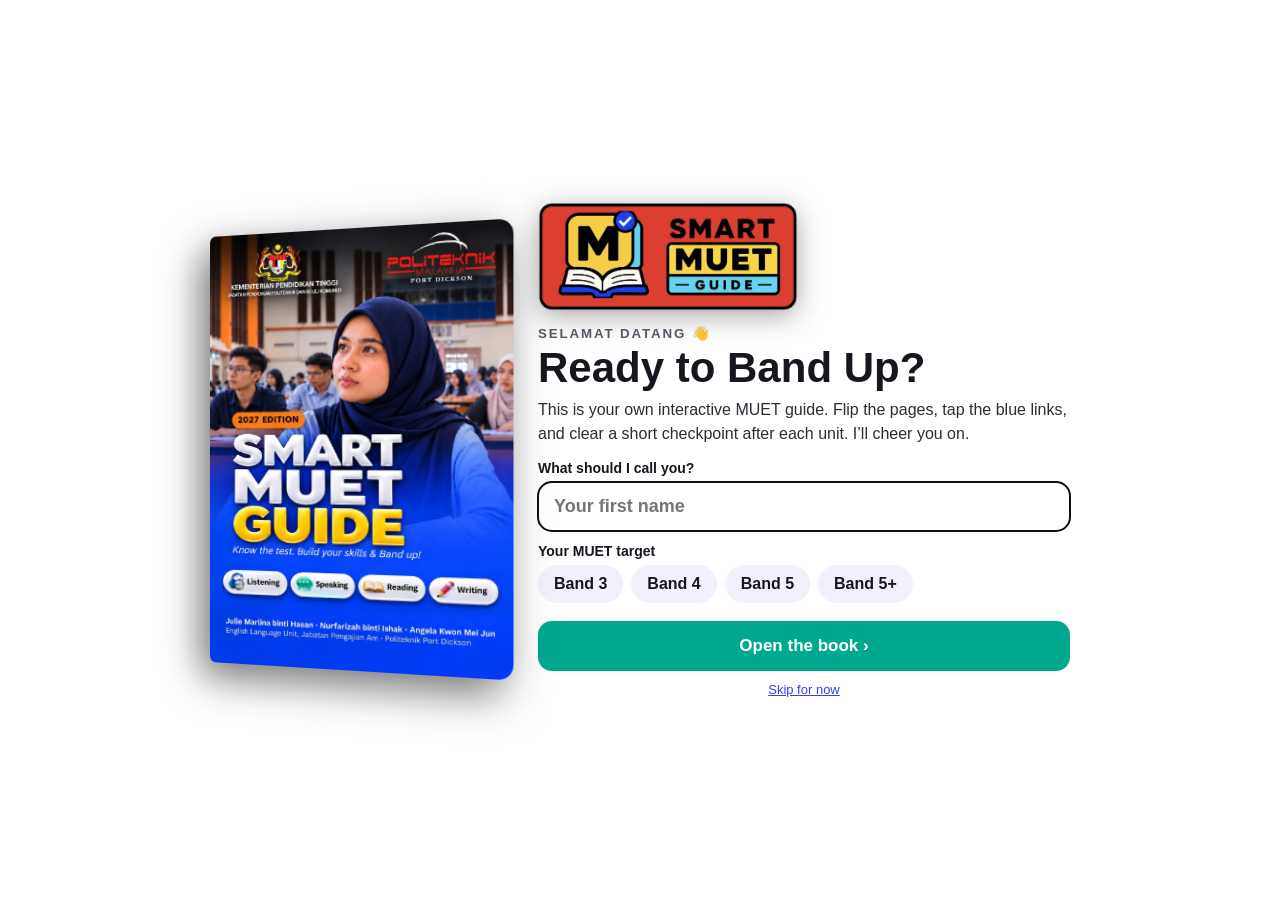
==== commit 3399ff7a: "Add files via upload" ====
--- a/index.html
+++ b/index.html
@@ -21,6 +21,7 @@
     </div>
     <div class="prog" title="Units completed"><span id="progTxt">0 / 8 units</span><i><b id="progBar"></b></i></div>
     <div class="tools">
+      <button id="btnGuide" class="ico" aria-label="How to use this book" title="How to use this book">❓</button>
       <button id="btnSearch" class="ico" aria-label="Search" title="Search the guide">🔍</button>
       <div class="zoom" title="Zoom"><button id="zOut" aria-label="Zoom out">−</button><span id="zLbl">100%</span><button id="zIn" aria-label="Zoom in">+</button></div>
       <button id="btnPlay" class="ico" aria-label="Auto-flip" title="Auto-flip pages">▶</button>
@@ -38,7 +39,8 @@
     <button class="nav next" id="btnNext" aria-label="Next page">›</button>
     <button id="cpBtn" class="cp" hidden></button>
     <div id="miniDock" class="mdock"></div>
-    <div id="hint" class="hint" hidden>👆 Swipe or drag a page corner to turn · tap blue links to open them</div>
+    <div id="guide" class="guide" hidden role="dialog" aria-modal="true" aria-label="How to use this eBook"><div class="gcard"><div class="gtop"><span id="gStep"></span><button id="gX" class="gx" aria-label="Close">✕</button></div><div id="gBody" class="gbody"></div><div class="gdots" id="gDots"></div><div class="gnav"><button id="gBack" class="btn alt">‹ Back</button><button id="gNext" class="btn go">Next ›</button></div></div></div>
+  <div id="hint" class="hint" hidden>👆 Swipe or drag a page corner to turn · tap blue links to open them</div>
     <button id="btnExit" class="exit" hidden aria-label="Exit full screen">✕</button>
   </main>
 
--- a/style.css
+++ b/style.css
@@ -190,7 +190,7 @@
 .stage.zoomed{cursor:grab}
 .stage:not(.zoomed) #book{width:100%;height:100%}
 /* soft paper shadow under the book */
-.stage::after{content:"";position:absolute;left:12%;right:12%;bottom:2px;height:18px;background:radial-gradient(ellipse at center,rgba(0,0,0,.45),transparent 70%);pointer-events:none}
+
 .bar{height:auto;flex-direction:column;align-items:stretch;gap:6px;padding:8px 14px 6px}
 .navrow{display:flex;align-items:center;gap:8px}
 .pgin{display:flex;align-items:center;gap:6px;font-weight:700;font-size:14px;background:rgba(255,255,255,.12);border-radius:12px;padding:0 10px;height:40px}
@@ -425,3 +425,22 @@
 .wi{font-size:clamp(9px,1.7vw,15px);line-height:1;padding:0 6px}
 .wi::placeholder{color:#8a8fb0;font-size:.85em}
 .wsn.tb{font-size:clamp(10px,1.8vw,17px)}
+
+/* how-to-use guide */
+.guide{position:fixed;inset:0;z-index:60;background:rgba(23,21,30,.72);display:flex;align-items:center;justify-content:center;padding:12px}
+.guide[hidden]{display:none}
+.gcard{background:#fff;color:#17151E;border-radius:22px;width:min(640px,100%);max-height:calc(100vh - 24px);display:flex;flex-direction:column;box-shadow:0 30px 80px rgba(0,0,0,.5);overflow:hidden}
+.gtop{display:flex;justify-content:space-between;align-items:center;padding:12px 16px;background:#3542E8;color:#fff;font-weight:800;font-size:14px}
+.gx{border:0;background:rgba(255,255,255,.2);color:#fff;width:34px;height:34px;border-radius:50%;font-size:16px;cursor:pointer}
+.gbody{padding:18px 22px;overflow:auto;font:500 16px/1.5 Inter,system-ui,sans-serif}
+.gbody h2{margin:0 0 6px;font-size:24px;line-height:1.2}
+.gbody .big{font-size:44px;line-height:1;margin-bottom:6px}
+.gbody ul{margin:8px 0;padding-left:20px}.gbody li{margin:5px 0}
+.gbody .tag{display:inline-block;background:#FFE08A;border-radius:8px;padding:1px 8px;font-weight:800;font-size:14px}
+.gbody .chs{display:grid;grid-template-columns:1fr 1fr;gap:4px 14px;font-size:14px;margin-top:8px}
+.gbody .chs b{color:#3542E8}
+.gdots{display:flex;gap:6px;justify-content:center;padding:4px}
+.gdots i{width:9px;height:9px;border-radius:50%;background:#D8D6E4}.gdots i.on{background:#C94A00;width:22px;border-radius:6px}
+.gnav{display:flex;justify-content:space-between;gap:10px;padding:10px 16px 16px}
+.gnav .btn{min-width:110px;min-height:46px;font-size:16px}
+@media(max-width:560px){.gbody{font-size:15px;padding:14px 16px}.gbody h2{font-size:20px}.gbody .chs{grid-template-columns:1fr}}
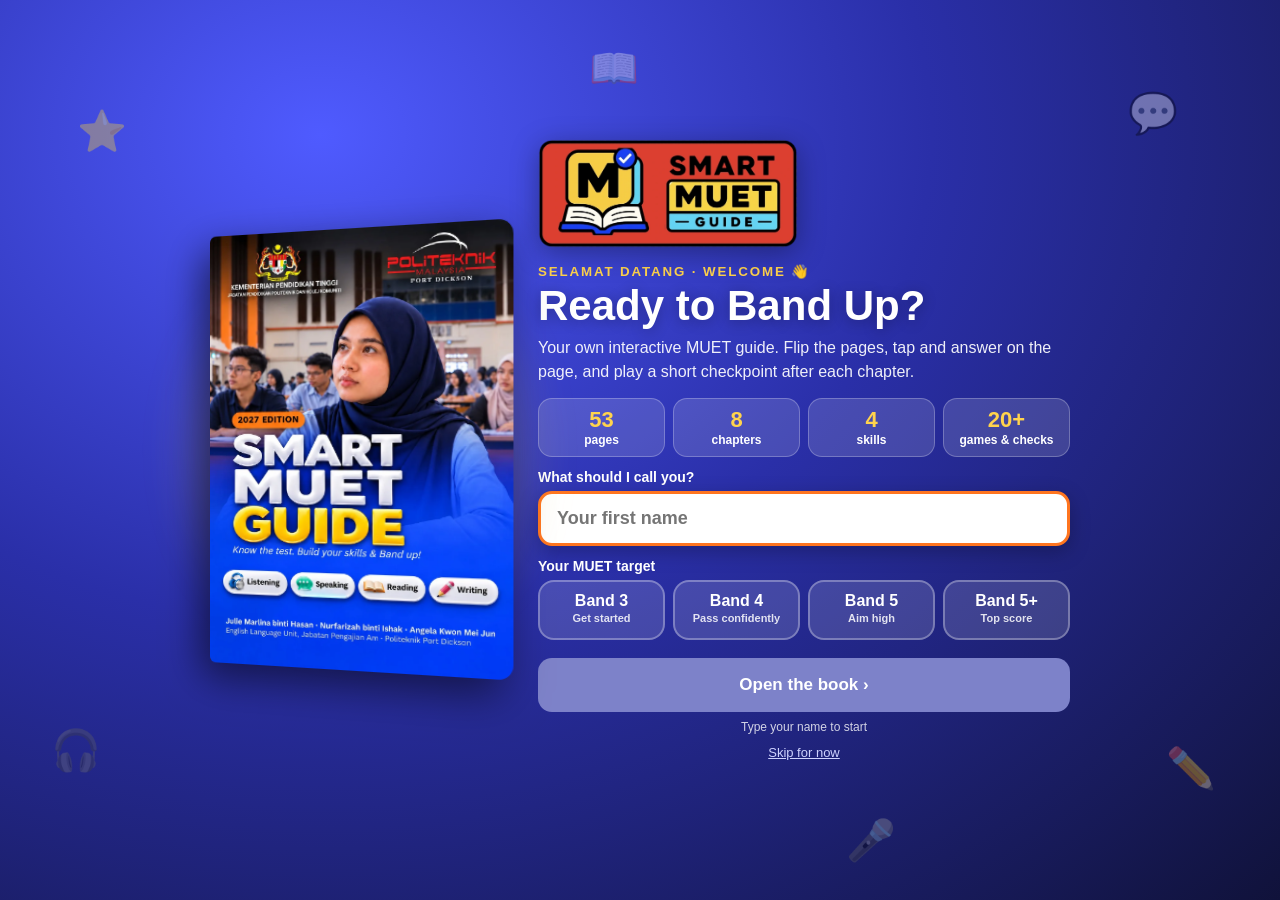
==== commit 32824edf: "Add files via upload" ====
--- a/index.html
+++ b/index.html
@@ -85,19 +85,22 @@
     <div class="sheet srch"><div class="sbar"><span>🔍</span><input id="sInput" type="search" placeholder="Search: PREP, band, exam slip, listening…" autocomplete="off"><button class="x" id="sClose" aria-label="Close">✕</button></div><div id="sRes" class="sres"></div></div>
   </div>
   <div id="welcome" class="welcome" hidden>
+    <i class="wb b1">⭐</i><i class="wb b2">💬</i><i class="wb b3">🎧</i><i class="wb b4">✏️</i><i class="wb b5">📖</i><i class="wb b6">🎤</i>
     <div class="wcard">
-      <div class="wcover"><img id="wImg" alt="Smart MUET Guide cover" src="pages/p-01.webp"></div>
+      <div class="wcover"><span class="wglow"></span><img id="wImg" alt="Smart MUET Guide cover" src="pages/p-01.webp"></div>
       <div class="wform">
         <img class="wlogo" src="assets/logo-wide.webp" alt="Smart MUET Guide" width="300" height="126">
-        <small>SELAMAT DATANG 👋</small>
-        <h1>Ready to Band Up?</h1>
-        <p>This is your own interactive MUET guide. Flip the pages, tap the blue links, and clear a short checkpoint after each unit. I’ll cheer you on.</p>
+        <small>SELAMAT DATANG · WELCOME 👋</small>
+        <h1 id="wHi">Ready to Band Up?</h1>
+        <p>Your own interactive MUET guide. Flip the pages, tap and answer on the page, and play a short checkpoint after each chapter.</p>
+        <div class="winside"><span><b>53</b>pages</span><span><b>8</b>chapters</span><span><b>4</b>skills</span><span><b>20+</b>games &amp; checks</span></div>
         <label for="wName">What should I call you?</label>
         <input id="wName" type="text" maxlength="24" placeholder="Your first name" autocomplete="given-name">
         <div id="wMode" hidden></div>
         <label>Your MUET target</label>
-        <div class="chips" id="wGoal"><button data-g="Band 3">Band 3</button><button data-g="Band 4">Band 4</button><button data-g="Band 5">Band 5</button><button data-g="Band 5+" >Band 5+</button></div>
+        <div class="chips wgoal" id="wGoal"><button data-g="Band 3"><b>Band 3</b><em>Get started</em></button><button data-g="Band 4"><b>Band 4</b><em>Pass confidently</em></button><button data-g="Band 5"><b>Band 5</b><em>Aim high</em></button><button data-g="Band 5+"><b>Band 5+</b><em>Top score</em></button></div>
         <button class="btn go" id="wGo">Open the book ›</button>
+        <div class="wnote" id="wNote">Takes 1 minute to set up</div>
         <button class="link" id="wSkip">Skip for now</button>
       </div>
     </div>
--- a/style.css
+++ b/style.css
@@ -444,3 +444,37 @@
 .gnav{display:flex;justify-content:space-between;gap:10px;padding:10px 16px 16px}
 .gnav .btn{min-width:110px;min-height:46px;font-size:16px}
 @media(max-width:560px){.gbody{font-size:15px;padding:14px 16px}.gbody h2{font-size:20px}.gbody .chs{grid-template-columns:1fr}}
+
+/* v18 welcome upgrade */
+.welcome,#welcome{background:radial-gradient(ellipse at 25% 15%,#4f5bff,#2a2fa8 45%,#10123a 100%)!important}
+#welcome .wcard,#welcome .wcard *{color:#fff}
+#welcome .wcard small{color:#FFD34D!important}
+#welcome .wcard h1{color:#fff;text-shadow:0 2px 14px rgba(0,0,0,.3)}
+#welcome .wform p{opacity:.92}
+#welcome .wform input{color:#17151E;background:#fff;box-shadow:0 6px 20px rgba(0,0,0,.25);border:3px solid transparent}
+#welcome .wform input:focus{outline:0;border-color:#FF751F}
+#welcome .wform label{color:#fff}
+#welcome .wcard .link{color:#cfd3ff}
+.wcover{position:relative}
+.wglow{position:absolute;inset:-12%;border-radius:50%;background:radial-gradient(circle,rgba(255,211,77,.45),transparent 65%);filter:blur(18px);animation:wpulse 3.5s ease-in-out infinite;pointer-events:none}
+@keyframes wpulse{0%,100%{opacity:.55;transform:scale(.95)}50%{opacity:1;transform:scale(1.05)}}
+.wcover img{position:relative}
+.winside{display:flex;gap:8px;margin:0 0 6px;flex-wrap:wrap}
+.winside span{flex:1;min-width:68px;background:rgba(255,255,255,.14);border:1px solid rgba(255,255,255,.25);border-radius:14px;padding:8px 6px;text-align:center;font-size:12px;font-weight:600;line-height:1.2}
+.winside b{display:block;font-size:22px;font-weight:900;color:#FFD34D!important}
+.wgoal{display:grid!important;grid-template-columns:repeat(4,1fr);gap:8px}
+#welcome .wgoal button{display:flex;flex-direction:column;align-items:center;gap:2px;padding:10px 4px;border-radius:16px;background:rgba(255,255,255,.14);border:2px solid rgba(255,255,255,.3);min-height:60px;cursor:pointer}
+#welcome .wgoal button b{font-size:16px;font-weight:800}
+#welcome .wgoal button em{font-style:normal;font-size:11px;opacity:.85;font-weight:600}
+#welcome .wgoal button.on{background:#FF751F;border-color:#fff;transform:scale(1.04);box-shadow:0 8px 20px rgba(0,0,0,.3)}
+#welcome .wgoal button.on *{color:#fff}
+#wGo{background:#FF751F!important;box-shadow:0 10px 26px rgba(0,0,0,.35);font-weight:800;min-height:54px}
+#wGo.wait{background:#7d82c9!important;box-shadow:none;animation:none}
+#wGo:not(.wait){animation:wgopulse 1.8s infinite}
+@keyframes wgopulse{0%,100%{box-shadow:0 10px 26px rgba(0,0,0,.35),0 0 0 0 rgba(255,117,31,.6)}50%{box-shadow:0 10px 26px rgba(0,0,0,.35),0 0 0 12px rgba(255,117,31,0)}}
+.wnote{text-align:center;font-size:12px;opacity:.8;margin-top:8px}
+.wb{position:absolute;font-style:normal;font-size:clamp(22px,4vw,40px);opacity:.35;animation:wdrift 7s ease-in-out infinite;pointer-events:none}
+.wb.b1{left:6%;top:12%}.wb.b2{right:8%;top:10%;animation-delay:1s}.wb.b3{left:4%;bottom:14%;animation-delay:2s}.wb.b4{right:5%;bottom:12%;animation-delay:3s}.wb.b5{left:46%;top:5%;animation-delay:1.5s}.wb.b6{right:30%;bottom:4%;animation-delay:2.5s}
+@keyframes wdrift{0%,100%{transform:translateY(0) rotate(-6deg)}50%{transform:translateY(-14px) rotate(8deg)}}
+@media(max-width:640px){.wgoal{grid-template-columns:1fr 1fr}.winside b{font-size:18px}.wb{display:none}}
+@media(prefers-reduced-motion:reduce){.wglow,.wb,#wGo{animation:none!important}}
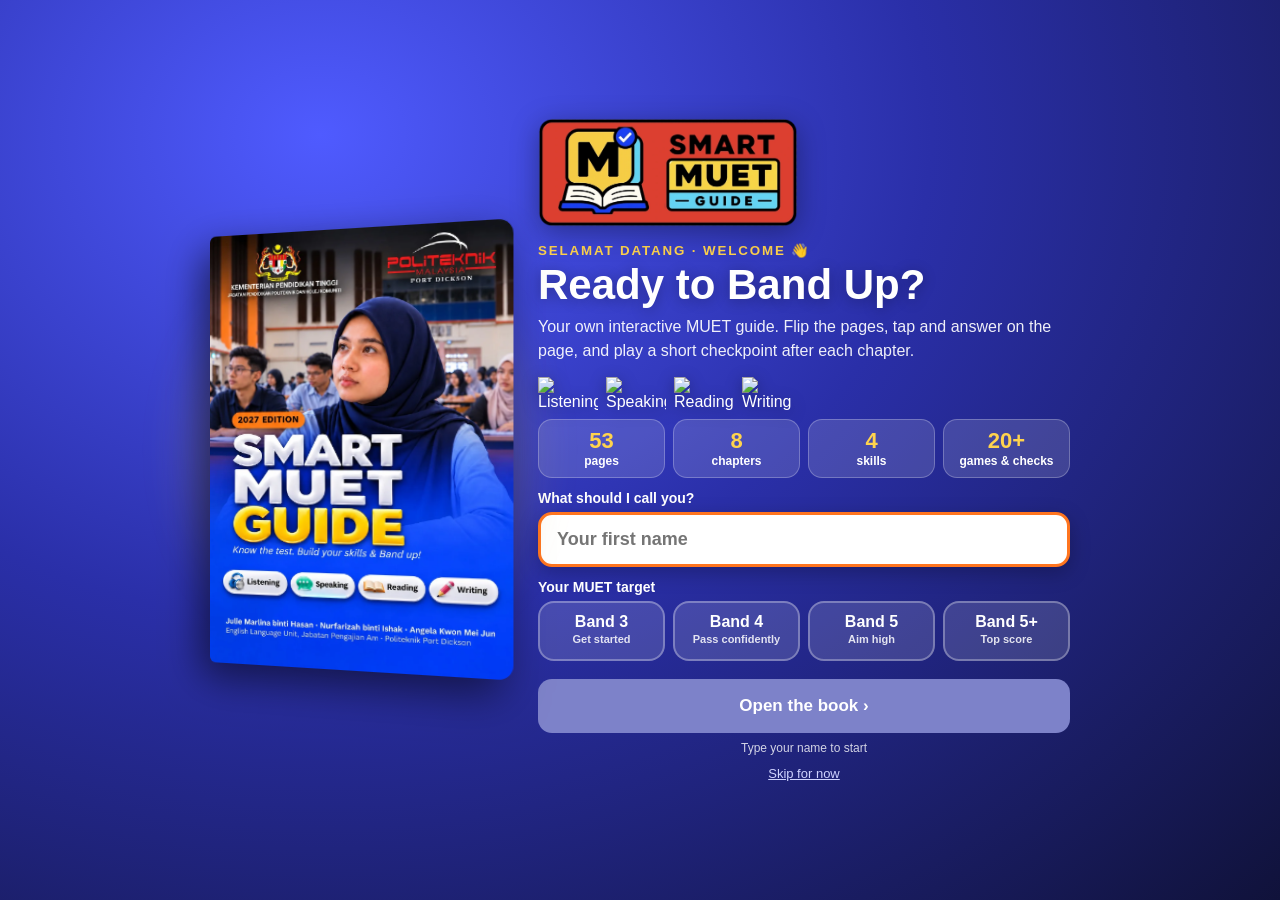
==== commit 1e65ea8a: "Add files via upload" ====
--- a/index.html
+++ b/index.html
@@ -85,7 +85,7 @@
     <div class="sheet srch"><div class="sbar"><span>🔍</span><input id="sInput" type="search" placeholder="Search: PREP, band, exam slip, listening…" autocomplete="off"><button class="x" id="sClose" aria-label="Close">✕</button></div><div id="sRes" class="sres"></div></div>
   </div>
   <div id="welcome" class="welcome" hidden>
-    <i class="wb b1">⭐</i><i class="wb b2">💬</i><i class="wb b3">🎧</i><i class="wb b4">✏️</i><i class="wb b5">📖</i><i class="wb b6">🎤</i>
+    <img class="wb b1" src="assets/ic-streak.webp" alt=""><img class="wb b2" src="assets/ic-speak.webp" alt=""><img class="wb b3" src="assets/ic-listen.webp" alt=""><img class="wb b4" src="assets/ic-write.webp" alt="">
     <div class="wcard">
       <div class="wcover"><span class="wglow"></span><img id="wImg" alt="Smart MUET Guide cover" src="pages/p-01.webp"></div>
       <div class="wform">
@@ -93,6 +93,7 @@
         <small>SELAMAT DATANG · WELCOME 👋</small>
         <h1 id="wHi">Ready to Band Up?</h1>
         <p>Your own interactive MUET guide. Flip the pages, tap and answer on the page, and play a short checkpoint after each chapter.</p>
+        <div class="wskills"><img src="assets/ic-listen.webp" alt="Listening"><img src="assets/ic-speak.webp" alt="Speaking"><img src="assets/ic-read.webp" alt="Reading"><img src="assets/ic-write.webp" alt="Writing"></div>
         <div class="winside"><span><b>53</b>pages</span><span><b>8</b>chapters</span><span><b>4</b>skills</span><span><b>20+</b>games &amp; checks</span></div>
         <label for="wName">What should I call you?</label>
         <input id="wName" type="text" maxlength="24" placeholder="Your first name" autocomplete="given-name">
--- a/style.css
+++ b/style.css
@@ -478,3 +478,24 @@
 @keyframes wdrift{0%,100%{transform:translateY(0) rotate(-6deg)}50%{transform:translateY(-14px) rotate(8deg)}}
 @media(max-width:640px){.wgoal{grid-template-columns:1fr 1fr}.winside b{font-size:18px}.wb{display:none}}
 @media(prefers-reduced-motion:reduce){.wglow,.wb,#wGo{animation:none!important}}
+
+/* v19 icons */
+.uic{display:block;flex:none;width:40px;height:40px;object-fit:contain}
+.unit-main .uic{margin-right:2px}
+.mhead .em .uic{width:46px;height:46px;background:#fff;border-radius:50%}
+.gh{display:flex;align-items:center;gap:12px;margin-bottom:6px}.gh h2{margin:0}
+.gic{width:74px;height:74px;flex:none;filter:drop-shadow(0 4px 8px rgba(0,0,0,.2))}
+.gbans{display:grid;grid-template-columns:1fr 1fr;gap:6px;margin:6px 0 10px}
+.gbans img{width:100%;border-radius:12px;border:1px solid #ECEAF5;display:block}
+.wskills{display:flex;gap:8px;margin:0 0 8px}
+.wskills img{width:clamp(44px,8vw,60px);height:auto;filter:drop-shadow(0 4px 8px rgba(0,0,0,.3));animation:wdrift 6s ease-in-out infinite}
+.wskills img:nth-child(2){animation-delay:.6s}.wskills img:nth-child(3){animation-delay:1.2s}.wskills img:nth-child(4){animation-delay:1.8s}
+img.wb{width:clamp(46px,7vw,84px);height:auto;opacity:.5;font-size:0}
+@media(max-width:640px){.wskills{justify-content:center}}
+@media(prefers-reduced-motion:reduce){.wskills img{animation:none!important}}
+
+img.wb{opacity:.9;filter:drop-shadow(0 6px 12px rgba(0,0,0,.35))}
+.wb.b1{left:3%;top:8%}.wb.b2{right:4%;top:8%}.wb.b3{left:3%;bottom:8%}.wb.b4{right:4%;bottom:8%}
+.gbans{grid-template-columns:repeat(4,1fr);gap:6px}
+body:has(#guide:not([hidden])) .toast{display:none!important}
+@media(max-width:560px){.gbans{grid-template-columns:1fr 1fr}.gic{width:56px;height:56px}}
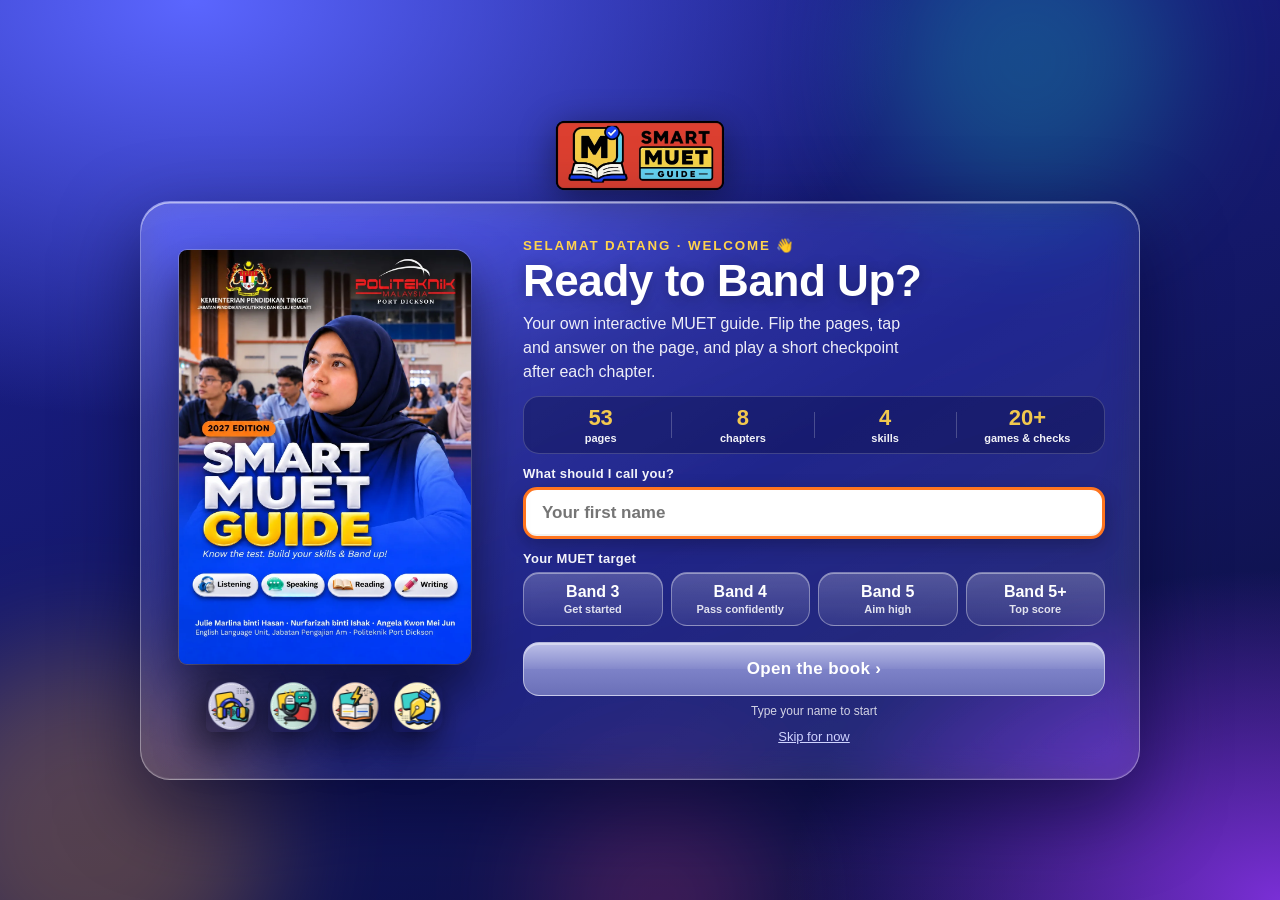
==== commit 2b9ade70: "Add files via upload" ====
--- a/index.html
+++ b/index.html
@@ -85,24 +85,28 @@
     <div class="sheet srch"><div class="sbar"><span>🔍</span><input id="sInput" type="search" placeholder="Search: PREP, band, exam slip, listening…" autocomplete="off"><button class="x" id="sClose" aria-label="Close">✕</button></div><div id="sRes" class="sres"></div></div>
   </div>
   <div id="welcome" class="welcome" hidden>
-    <img class="wb b1" src="assets/ic-streak.webp" alt=""><img class="wb b2" src="assets/ic-speak.webp" alt=""><img class="wb b3" src="assets/ic-listen.webp" alt=""><img class="wb b4" src="assets/ic-write.webp" alt="">
-    <div class="wcard">
-      <div class="wcover"><span class="wglow"></span><img id="wImg" alt="Smart MUET Guide cover" src="pages/p-01.webp"></div>
-      <div class="wform">
-        <img class="wlogo" src="assets/logo-wide.webp" alt="Smart MUET Guide" width="300" height="126">
-        <small>SELAMAT DATANG · WELCOME 👋</small>
-        <h1 id="wHi">Ready to Band Up?</h1>
-        <p>Your own interactive MUET guide. Flip the pages, tap and answer on the page, and play a short checkpoint after each chapter.</p>
-        <div class="wskills"><img src="assets/ic-listen.webp" alt="Listening"><img src="assets/ic-speak.webp" alt="Speaking"><img src="assets/ic-read.webp" alt="Reading"><img src="assets/ic-write.webp" alt="Writing"></div>
-        <div class="winside"><span><b>53</b>pages</span><span><b>8</b>chapters</span><span><b>4</b>skills</span><span><b>20+</b>games &amp; checks</span></div>
-        <label for="wName">What should I call you?</label>
-        <input id="wName" type="text" maxlength="24" placeholder="Your first name" autocomplete="given-name">
-        <div id="wMode" hidden></div>
-        <label>Your MUET target</label>
-        <div class="chips wgoal" id="wGoal"><button data-g="Band 3"><b>Band 3</b><em>Get started</em></button><button data-g="Band 4"><b>Band 4</b><em>Pass confidently</em></button><button data-g="Band 5"><b>Band 5</b><em>Aim high</em></button><button data-g="Band 5+"><b>Band 5+</b><em>Top score</em></button></div>
-        <button class="btn go" id="wGo">Open the book ›</button>
-        <div class="wnote" id="wNote">Takes 1 minute to set up</div>
-        <button class="link" id="wSkip">Skip for now</button>
+    <span class="wo1"></span><span class="wo2"></span><span class="wo3"></span>
+    <div class="wshell">
+      <img class="wlogo" src="assets/logo-wide.webp" alt="Smart MUET Guide" width="300" height="126">
+      <div class="wcard">
+        <div class="wcover">
+          <div class="wcv"><span class="wglow"></span><img id="wImg" alt="Smart MUET Guide cover" src="pages/p-01.webp"><span class="wsheen"></span></div>
+          <div class="wskills"><img src="assets/ic-listen.webp" alt="Listening"><img src="assets/ic-speak.webp" alt="Speaking"><img src="assets/ic-read.webp" alt="Reading"><img src="assets/ic-write.webp" alt="Writing"></div>
+        </div>
+        <div class="wform">
+          <small>SELAMAT DATANG · WELCOME 👋</small>
+          <h1 id="wHi">Ready to Band Up?</h1>
+          <p>Your own interactive MUET guide. Flip the pages, tap and answer on the page, and play a short checkpoint after each chapter.</p>
+          <div class="winside"><span><b>53</b>pages</span><i></i><span><b>8</b>chapters</span><i></i><span><b>4</b>skills</span><i></i><span><b>20+</b>games &amp; checks</span></div>
+          <label for="wName">What should I call you?</label>
+          <input id="wName" type="text" maxlength="24" placeholder="Your first name" autocomplete="given-name">
+          <div id="wMode" hidden></div>
+          <label>Your MUET target</label>
+          <div class="chips wgoal" id="wGoal"><button data-g="Band 3"><b>Band 3</b><em>Get started</em></button><button data-g="Band 4"><b>Band 4</b><em>Pass confidently</em></button><button data-g="Band 5"><b>Band 5</b><em>Aim high</em></button><button data-g="Band 5+"><b>Band 5+</b><em>Top score</em></button></div>
+          <button class="btn go" id="wGo">Open the book ›</button>
+          <div class="wnote" id="wNote">Takes 1 minute to set up</div>
+          <button class="link" id="wSkip">Skip for now</button>
+        </div>
       </div>
     </div>
   </div>
--- a/style.css
+++ b/style.css
@@ -499,3 +499,53 @@
 .gbans{grid-template-columns:repeat(4,1fr);gap:6px}
 body:has(#guide:not([hidden])) .toast{display:none!important}
 @media(max-width:560px){.gbans{grid-template-columns:1fr 1fr}.gic{width:56px;height:56px}}
+
+/* ===== v20 premium welcome ===== */
+.wb{display:none!important}
+#welcome{background:radial-gradient(1200px 700px at 15% 0%,#5b66ff 0%,transparent 60%),radial-gradient(900px 600px at 100% 100%,#7a2fd6 0%,transparent 55%),linear-gradient(160deg,#1c2196 0%,#0c0f3d 100%)!important;overflow:auto}
+#welcome .wo1,#welcome .wo2,#welcome .wo3{position:absolute;border-radius:50%;filter:blur(60px);pointer-events:none;opacity:.5}
+.wo1{width:360px;height:360px;background:#ffb02e;left:-90px;bottom:-110px;opacity:.28!important}
+.wo2{width:300px;height:300px;background:#18d6c1;right:8%;top:-90px;opacity:.25!important}
+.wo3{width:240px;height:240px;background:#ff4d8d;left:42%;bottom:-120px;opacity:.2!important}
+.wshell{position:relative;width:min(1000px,100%);display:flex;flex-direction:column;align-items:center;gap:14px;margin:auto}
+#welcome .wlogo{width:clamp(130px,16vw,170px);margin:0;filter:drop-shadow(0 8px 18px rgba(0,0,0,.45));animation:none}
+#welcome .wcard{width:100%;max-width:none;display:grid;grid-template-columns:minmax(0,300px) minmax(0,1fr);gap:clamp(20px,4vw,48px);align-items:center;padding:clamp(18px,3vw,34px);border-radius:30px;
+  background:linear-gradient(145deg,rgba(255,255,255,.20),rgba(255,255,255,.07) 55%,rgba(255,255,255,.12));
+  border:1px solid rgba(255,255,255,.35);box-shadow:0 30px 80px rgba(3,4,40,.55),inset 0 1.5px 0 rgba(255,255,255,.55),inset 0 -1px 0 rgba(255,255,255,.1);
+  -webkit-backdrop-filter:blur(18px) saturate(140%);backdrop-filter:blur(18px) saturate(140%)}
+.wcover{display:flex;flex-direction:column;align-items:center;gap:16px;perspective:none}
+.wcv{position:relative;width:100%;max-height:52vh;display:flex;justify-content:center}
+.wcv img{position:relative;width:auto;max-width:100%;max-height:52vh;border-radius:8px 16px 16px 8px;transform:none;animation:wfloat2 5s ease-in-out infinite;
+  box-shadow:0 26px 50px rgba(0,0,0,.55),0 0 0 1px rgba(255,255,255,.25),inset 5px 0 8px rgba(0,0,0,.2);-webkit-box-reflect:below 4px linear-gradient(transparent 82%,rgba(255,255,255,.22))}
+@keyframes wfloat2{0%,100%{transform:translateY(0)}50%{transform:translateY(-7px)}}
+.wsheen{position:absolute;left:50%;top:0;bottom:0;width:min(100%,260px);transform:translateX(-50%);border-radius:8px 16px 16px 8px;pointer-events:none;background:linear-gradient(115deg,rgba(255,255,255,.38) 0%,rgba(255,255,255,0) 38%,rgba(255,255,255,0) 62%,rgba(255,255,255,.14) 100%)}
+.wcv .wglow{inset:6% 10%;filter:blur(30px)}
+#welcome .wskills{display:flex;gap:10px;margin:0;justify-content:center}
+#welcome .wskills img{width:clamp(40px,5vw,52px);height:auto;filter:drop-shadow(0 5px 8px rgba(0,0,0,.35));animation:none}
+#welcome .wform{min-width:0}
+#welcome .wform h1{font-size:clamp(28px,4.4vw,44px);margin:4px 0 8px;letter-spacing:-.01em}
+#welcome .wform p{font-size:clamp(13px,1.7vw,16px);margin:0 0 12px;max-width:44ch}
+#welcome .winside{display:flex;align-items:center;gap:0;margin:0 0 4px;padding:8px 6px;border-radius:16px;background:rgba(10,12,60,.35);border:1px solid rgba(255,255,255,.18)}
+#welcome .winside span{background:none;border:0;padding:0 4px;flex:1;min-width:0;font-size:11px;font-weight:600;opacity:.95;text-align:center}
+#welcome .winside b{font-size:clamp(17px,2.6vw,22px)}
+#welcome .winside i{width:1px;height:26px;background:rgba(255,255,255,.22)}
+#welcome .wform label{margin:12px 0 6px;font-size:13px;letter-spacing:.02em;opacity:.95}
+#welcome .wform input{padding:13px 16px;font-size:17px;border-radius:14px;box-shadow:0 6px 18px rgba(0,0,0,.25),inset 0 -2px 0 rgba(0,0,0,.06)}
+#welcome .wgoal button{background:linear-gradient(180deg,rgba(255,255,255,.22),rgba(255,255,255,.08));border:1px solid rgba(255,255,255,.35);min-height:54px;box-shadow:inset 0 1px 0 rgba(255,255,255,.4)}
+#welcome .wgoal button.on{background:linear-gradient(180deg,#ff9a3d,#ff6a00)!important;border-color:#ffd9b8;box-shadow:0 10px 24px rgba(255,106,0,.45),inset 0 1.5px 0 rgba(255,255,255,.6)}
+#wGo{position:relative;overflow:hidden;margin-top:16px!important;border-radius:16px!important;background:linear-gradient(180deg,#ffa24a 0%,#ff6a00 55%,#ee5a00 100%)!important;border:1px solid rgba(255,255,255,.5)!important;box-shadow:0 14px 30px rgba(255,106,0,.45),inset 0 2px 0 rgba(255,255,255,.65),inset 0 -3px 0 rgba(150,50,0,.25)!important;letter-spacing:.02em}
+#wGo::before{content:"";position:absolute;left:0;right:0;top:0;height:50%;background:linear-gradient(180deg,rgba(255,255,255,.4),rgba(255,255,255,.05));pointer-events:none}
+#wGo::after{content:"";position:absolute;top:0;bottom:0;width:60px;left:-80px;background:linear-gradient(100deg,transparent,rgba(255,255,255,.55),transparent);animation:wshine 3.2s ease-in-out infinite}
+@keyframes wshine{0%,60%{left:-80px}100%{left:110%}}
+#wGo.wait{background:linear-gradient(180deg,#8f94d8,#6b70b8)!important;box-shadow:inset 0 2px 0 rgba(255,255,255,.4)!important;animation:none}
+#wGo.wait::after{display:none}
+#wGo:not(.wait){animation:none}
+#welcome .wnote{font-size:12px;margin-top:8px;text-align:center}
+@media(max-width:760px){#welcome .wcard{grid-template-columns:1fr;gap:12px;padding:16px;border-radius:24px}.wcv{max-height:30vh}.wcv img{max-height:30vh}#welcome .wskills{order:2}#welcome .wcover{flex-direction:row;gap:14px;justify-content:center}.wcv{width:auto}#welcome .wskills{display:grid;grid-template-columns:1fr 1fr;gap:8px}#welcome .wgoal{grid-template-columns:1fr 1fr}}
+@media(prefers-reduced-motion:reduce){.wcv img,#wGo::after{animation:none!important}}
+.wcv img{-webkit-box-reflect:unset!important;max-height:46vh!important}
+.wcv{max-height:46vh!important}
+#welcome{padding:10px!important}
+.wshell{gap:10px}
+@media(max-height:760px){#welcome .wform p{display:none}#welcome .wlogo{width:120px}}
+.wsheen{display:none!important}
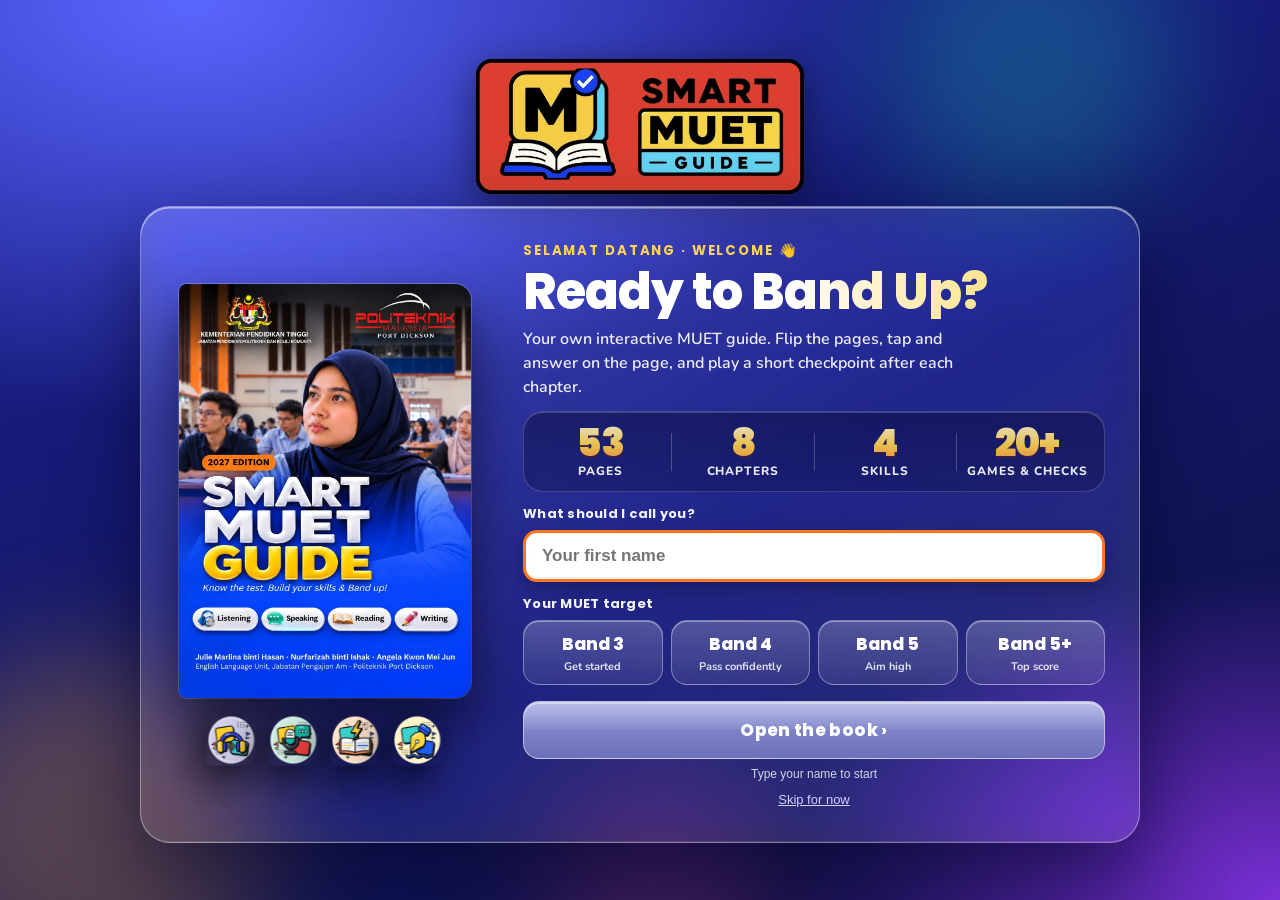
==== commit 3238ca82: "Add files via upload" ====
--- a/index.html
+++ b/index.html
@@ -8,7 +8,8 @@
 <link rel="icon" type="image/png" sizes="48x48" href="assets/favicon-48.png">
 <link rel="apple-touch-icon" href="assets/apple-touch-icon.png">
 <meta property="og:image" content="assets/icon-512.png">
-<link rel="stylesheet" href="style.css">
+<link rel="stylesheet" href="style.css?v=21">
+<link rel="preconnect" href="https://fonts.googleapis.com"><link rel="preconnect" href="https://fonts.gstatic.com" crossorigin><link href="https://fonts.googleapis.com/css2?family=Poppins:wght@600;700;800;900&family=Nunito:wght@600;700;800&display=swap" rel="stylesheet">
 </head>
 <body>
 <div id="app">
--- a/style.css
+++ b/style.css
@@ -549,3 +549,23 @@
 .wshell{gap:10px}
 @media(max-height:760px){#welcome .wform p{display:none}#welcome .wlogo{width:120px}}
 .wsheen{display:none!important}
+
+/* ===== v21: bigger logo + friendlier heading & stats ===== */
+#welcome .wlogo{width:clamp(210px,26vw,340px)!important;max-width:78vw}
+@media(max-width:640px){#welcome .wlogo{width:min(230px,66vw)!important}}
+@media(max-height:760px){#welcome .wlogo{width:clamp(180px,22vw,260px)!important}}
+@media(max-height:520px){#welcome .wlogo{width:150px!important}}
+.logo{width:48px;height:48px}
+@media(min-width:900px){.logo{width:56px;height:56px}}
+#welcome .wform h1{font-family:Poppins,Nunito,"Segoe UI",sans-serif;font-weight:800;font-size:clamp(30px,4.6vw,50px);line-height:1.08;letter-spacing:-.02em;
+  background:linear-gradient(100deg,#fff 0%,#fff 45%,#ffd34d 100%);-webkit-background-clip:text;background-clip:text;-webkit-text-fill-color:transparent;color:transparent;text-shadow:none}
+#welcome .wform small{font-family:Poppins,sans-serif;font-weight:700;letter-spacing:.14em}
+#welcome .wform p{font-family:Nunito,Inter,"Segoe UI",sans-serif;font-weight:600}
+#welcome .winside{padding:12px 6px;border-radius:20px;background:linear-gradient(180deg,rgba(10,12,60,.5),rgba(10,12,60,.3));box-shadow:inset 0 1px 0 rgba(255,255,255,.2)}
+#welcome .winside span{display:flex;flex-direction:column;align-items:center;gap:2px;font-family:Nunito,sans-serif;font-size:clamp(10px,1.3vw,12px);font-weight:800;letter-spacing:.08em;text-transform:uppercase;opacity:.9}
+#welcome .winside b{display:block;font-family:Poppins,sans-serif;font-weight:900;font-size:clamp(26px,4vw,38px);line-height:1;letter-spacing:-.02em;
+  background:linear-gradient(180deg,#fff6c9 0%,#ffd34d 55%,#ff9a3d 100%);-webkit-background-clip:text;background-clip:text;-webkit-text-fill-color:transparent;color:transparent;filter:drop-shadow(0 2px 0 rgba(120,40,0,.35))}
+#welcome .winside i{height:38px}
+#welcome .wgoal button b,#welcome .wform label,#wGo{font-family:Poppins,Nunito,sans-serif}
+#welcome .wgoal button b{font-weight:800;font-size:17px}
+#welcome .wgoal button em{font-family:Nunito,sans-serif;font-weight:700}
